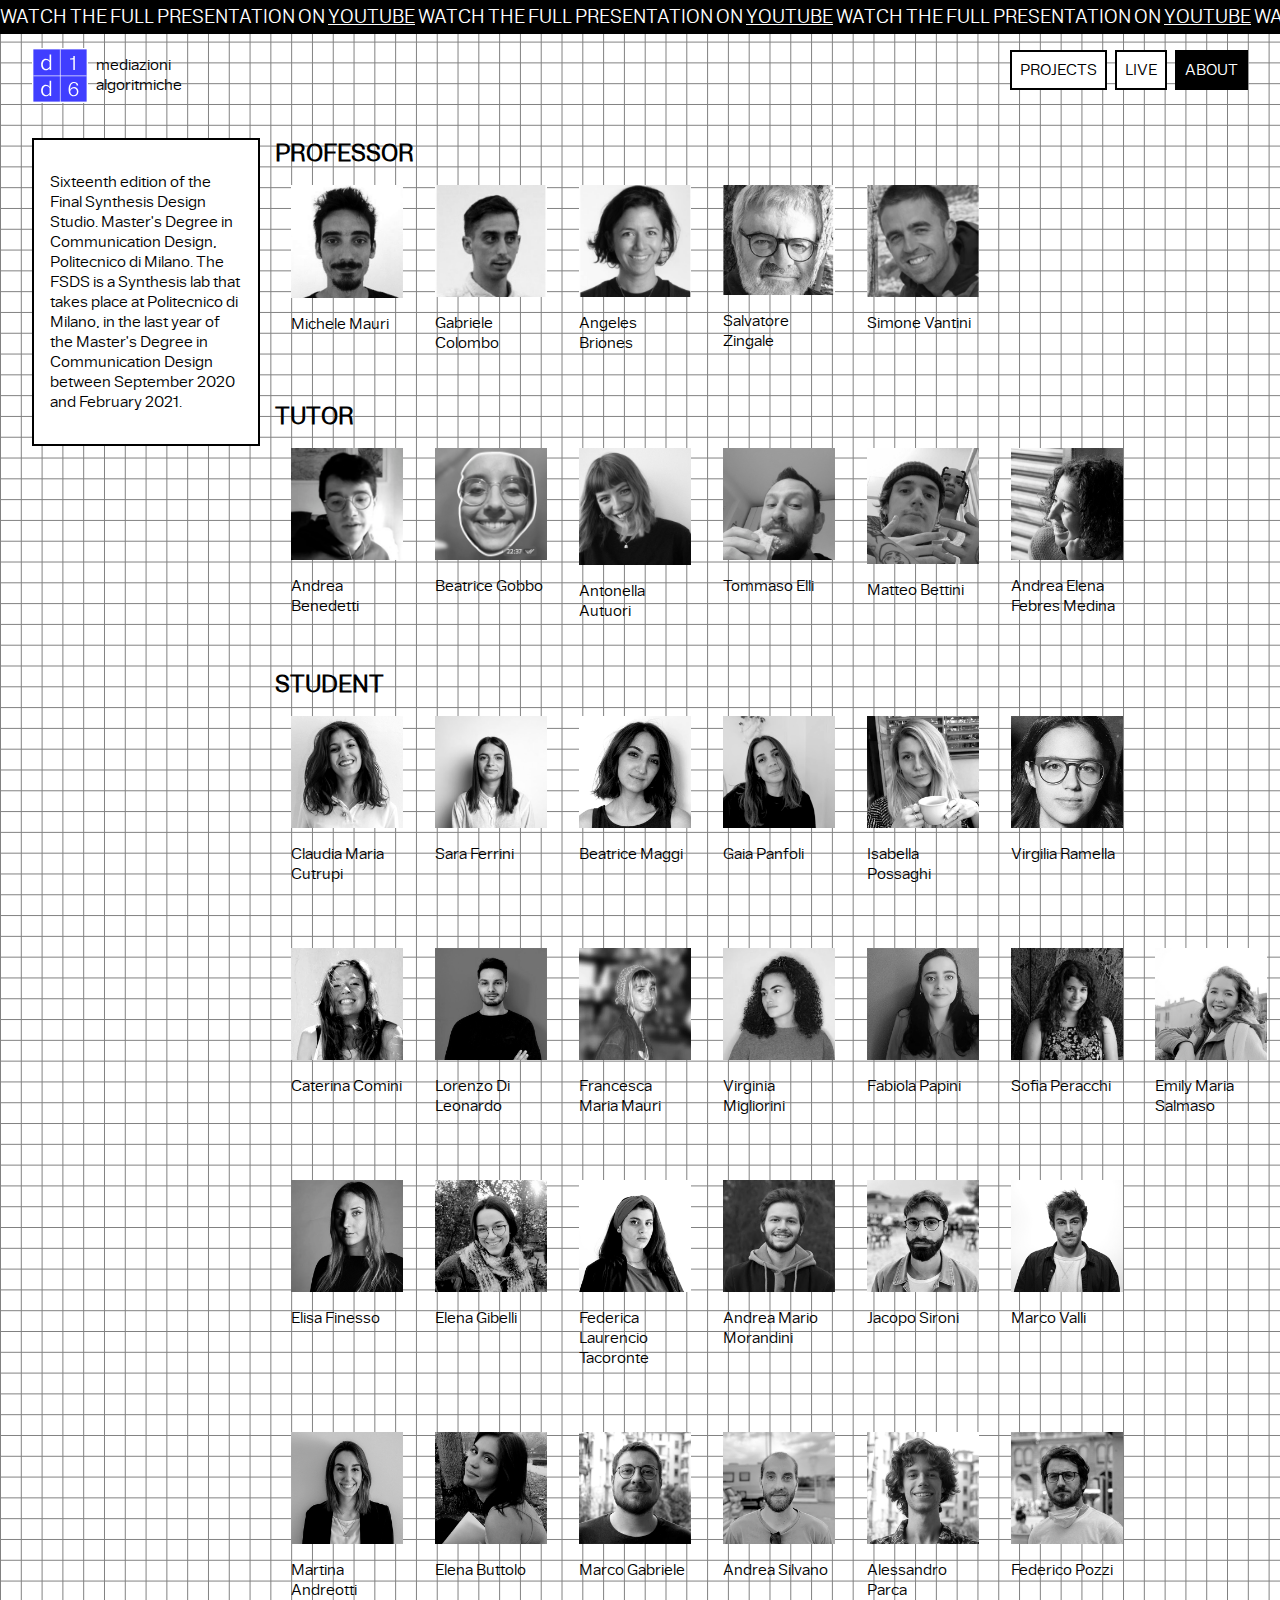
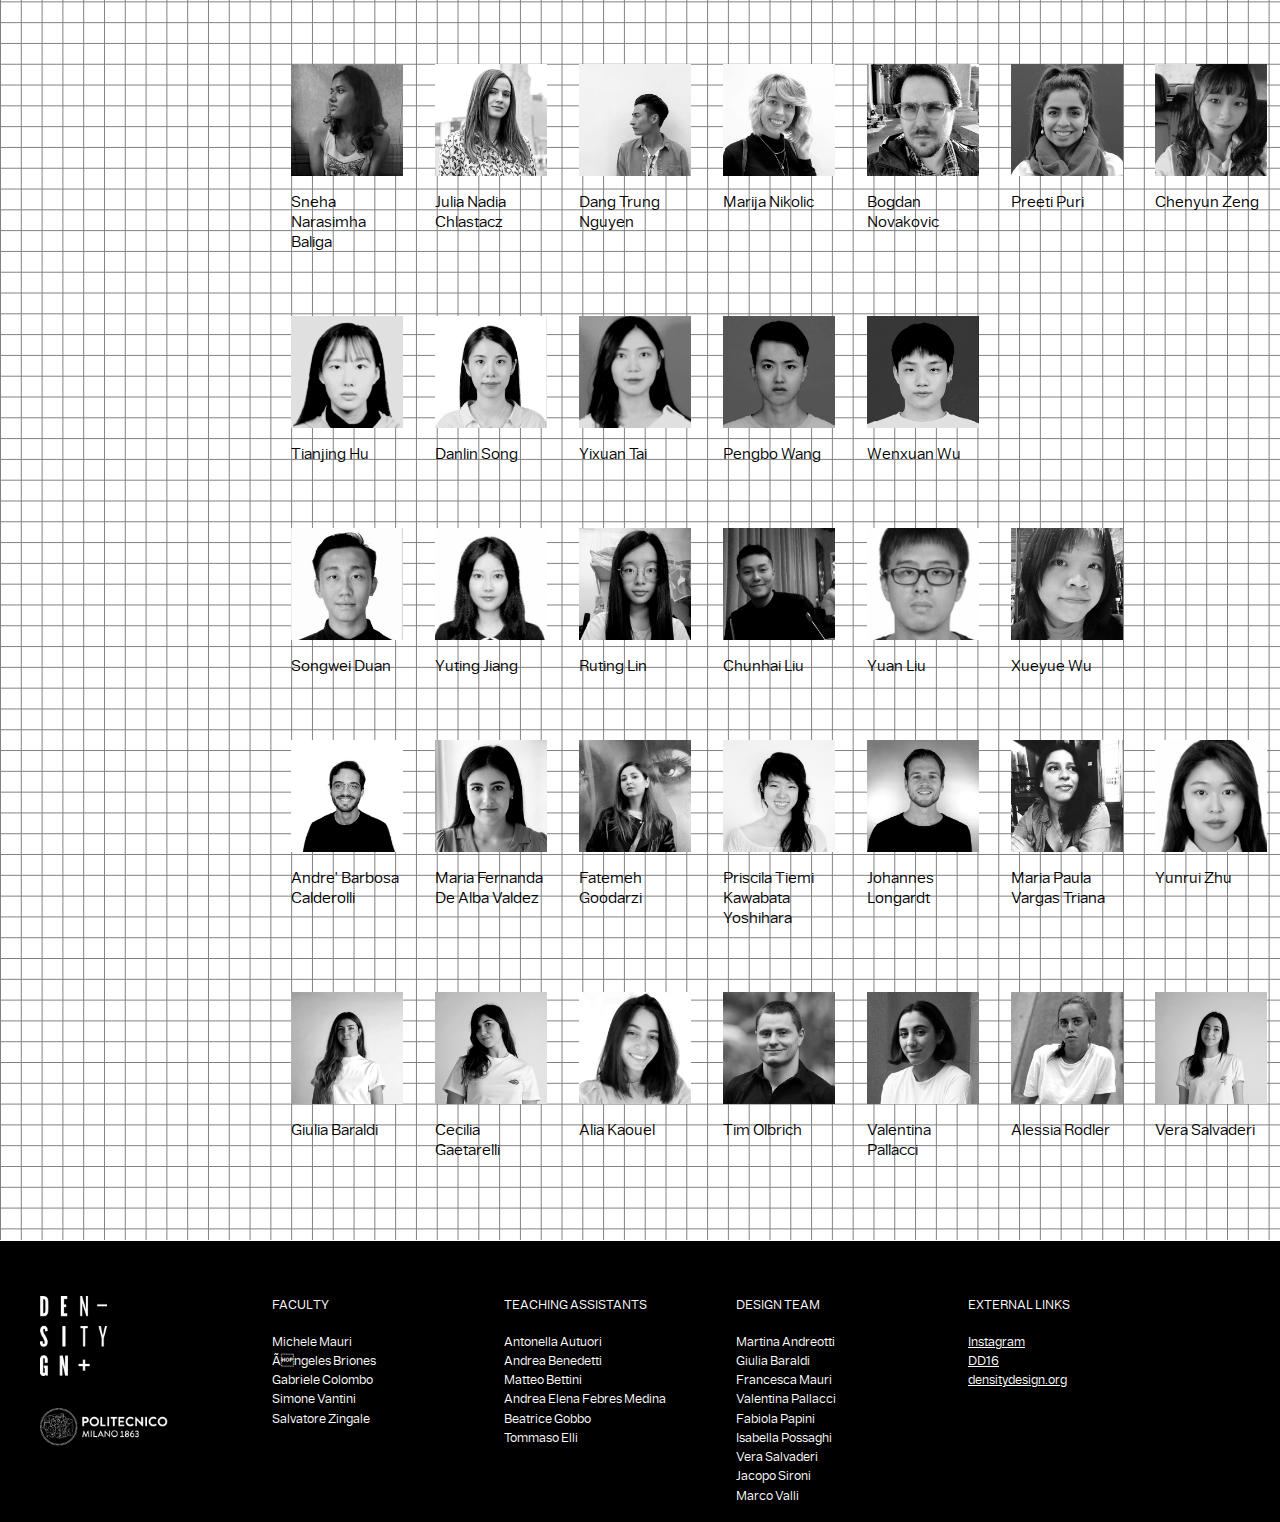
==== about.html @ 75a1be6d "Vai a letto" ====
<html>

<head>
  <title>DD16</title>
  <!-- Manually insert your metadata -->
  <meta property="title" content="DD16">
  <meta property="description" content="">
  <meta property="og:title" content="">
  <meta property="og:description" content="">

  <meta name="viewport" content="width=device-width, initial-scale=1.0">

  <link rel="stylesheet" href="css/custom.css">
  <link rel="stylesheet" href="assets/font/font.css" type="text/css" charset="utf-8" />


</head>

<style type="text/css">
  html {
    background-color: white;
  }

  .button {
    border: 2px solid black;
    padding: 0.5em;
    margin-left: 0.5em;
    text-align: center;
    background-color: white
  }

  body {
    margin: 0;
    padding: 0;

    width: 100%;

    background: #fff;
    background-image: linear-gradient(to right, grey 0.5px, transparent 0.5px),
      linear-gradient(to bottom, grey 0.5px, transparent 0.5px);
    background-size: 1.3em 1.3em;
  }

  div.tooltip {
    position: absolute;
    text-align: center;
    width: 60px;
    height: 28px;
    padding: 2px;
    font: 12px sans-serif;
    background: lightsteelblue;
    border: 0px;
    border-radius: 8px;
    pointer-events: none;
  }
</style>

<body>

  <div class="container-about">

    <div class="banner" onclick="window.open('https://www.youtube.com/watch?v=rlX0JVBjtUI&feature=youtu.be', '_blank')">
      <div id="text">
        <p>WATCH THE FULL PRESENTATION ON <u>YOUTUBE</u> WATCH THE FULL PRESENTATION ON <u>YOUTUBE</u> WATCH THE FULL PRESENTATION ON <u>YOUTUBE</u> WATCH THE FULL PRESENTATION ON <u>YOUTUBE</u> WATCH THE FULL PRESENTATION ON <u>YOUTUBE</u> WATCH THE
          FULL PRESENTATION ON <u>YOUTUBE</u> WATCH THE FULL PRESENTATION ON <u>YOUTUBE</u> WATCH THE FULL PRESENTATION ON <u>YOUTUBE</u> WATCH THE FULL PRESENTATION ON <u>YOUTUBE</u> WATCH THE FULL PRESENTATION ON <u>YOUTUBE</u> WATCH THE FULL
          PRESENTATION ON <u>YOUTUBE</u> WATCH THE FULL PRESENTATION ON <u>YOUTUBE</u> WATCH THE FULL PRESENTATION ON <u>YOUTUBE</u> WATCH THE FULL PRESENTATION ON <u>YOUTUBE</u> WATCH THE FULL PRESENTATION ON <u>YOUTUBE</u> WATCH THE FULL
          PRESENTATION ON <u>YOUTUBE</u> WATCH THE FULL PRESENTATION ON <u>YOUTUBE</u> WATCH THE FULL PRESENTATION ON <u>YOUTUBE</u> WATCH THE FULL PRESENTATION ON <u>YOUTUBE</u> WATCH THE FULL PRESENTATION ON <u>YOUTUBE</u> WATCH THE FULL
          PRESENTATION ON <u>YOUTUBE</u> WATCH THE FULL PRESENTATION ON <u>YOUTUBE</u> WATCH THE FULL PRESENTATION ON <u>YOUTUBE</u> WATCH THE FULL PRESENTATION ON <u>YOUTUBE</u> WATCH THE FULL PRESENTATION ON <u>YOUTUBE</u> WATCH THE FULL
          PRESENTATION ON <u>YOUTUBE</u> WATCH THE FULL PRESENTATION ON <u>YOUTUBE</u> WATCH THE FULL PRESENTATION ON <u>YOUTUBE</u> WATCH THE FULL PRESENTATION ON <u>YOUTUBE</u> WATCH THE FULL PRESENTATION ON <u>YOUTUBE</u> WATCH THE FULL
          PRESENTATION ON <u>YOUTUBE</u> WATCH THE FULL PRESENTATION ON <u>YOUTUBE</u> WATCH THE FULL PRESENTATION ON <u>YOUTUBE</u> WATCH THE FULL PRESENTATION ON <u>YOUTUBE</u> WATCH THE FULL PRESENTATION ON <u>YOUTUBE</u> WATCH THE FULL
          PRESENTATION ON <u>YOUTUBE</u> WATCH THE FULL PRESENTATION ON <u>YOUTUBE</u> WATCH THE FULL PRESENTATION ON <u>YOUTUBE</u> WATCH THE FULL PRESENTATION ON <u>YOUTUBE</u> WATCH THE FULL PRESENTATION ON <u>YOUTUBE</u> WATCH THE FULL
          PRESENTATION ON <u>YOUTUBE</u> WATCH THE FULL PRESENTATION ON <u>YOUTUBE</u> WATCH THE FULL PRESENTATION ON <u>YOUTUBE</u> WATCH THE FULL PRESENTATION ON <u>YOUTUBE</u> WATCH THE FULL PRESENTATION ON <u>YOUTUBE</u> WATCH THE FULL
          PRESENTATION ON <u>YOUTUBE</u> WATCH THE FULL PRESENTATION ON <u>YOUTUBE</u> WATCH THE FULL PRESENTATION ON <u>YOUTUBE</u> WATCH THE FULL PRESENTATION ON <u>YOUTUBE</u> WATCH THE FULL PRESENTATION ON <u>YOUTUBE</u> WATCH THE FULL
          PRESENTATION ON <u>YOUTUBE</u> WATCH THE FULL PRESENTATION ON <u>YOUTUBE</u> WATCH THE FULL PRESENTATION ON <u>YOUTUBE</u> WATCH THE FULL PRESENTATION ON <u>YOUTUBE</u> WATCH THE FULL PRESENTATION ON <u>YOUTUBE</u> WATCH THE FULL
          PRESENTATION ON <u>YOUTUBE</u> WATCH THE FULL PRESENTATION ON <u>YOUTUBE</u> WATCH THE FULL PRESENTATION ON <u>YOUTUBE</u> WATCH THE FULL PRESENTATION ON <u>YOUTUBE</u> WATCH THE FULL PRESENTATION ON <u>YOUTUBE</u> WATCH THE FULL
          PRESENTATION ON <u>YOUTUBE</u> WATCH THE FULL PRESENTATION ON <u>YOUTUBE</u> WATCH THE FULL PRESENTATION ON <u>YOUTUBE</u> WATCH THE FULL PRESENTATION ON <u>YOUTUBE</u> WATCH THE FULL PRESENTATION ON <u>YOUTUBE</u> WATCH THE FULL
          PRESENTATION ON <u>YOUTUBE</u> WATCH THE FULL PRESENTATION ON <u>YOUTUBE</u> WATCH THE FULL PRESENTATION ON <u>YOUTUBE</u> WATCH THE FULL PRESENTATION ON <u>YOUTUBE</u> WATCH THE FULL PRESENTATION ON <u>YOUTUBE</u> WATCH THE FULL
          PRESENTATION ON <u>YOUTUBE</u> WATCH THE FULL PRESENTATION ON <u>YOUTUBE</u> WATCH THE FULL PRESENTATION ON <u>YOUTUBE</u> WATCH THE FULL PRESENTATION ON <u>YOUTUBE</u> WATCH THE FULL PRESENTATION ON <u>YOUTUBE</u> WATCH THE FULL
          PRESENTATION ON <u>YOUTUBE</u> WATCH THE FULL PRESENTATION ON <u>YOUTUBE</u> WATCH THE FULL PRESENTATION ON <u>YOUTUBE</u> WATCH THE FULL PRESENTATION ON <u>YOUTUBE</u> WATCH THE FULL PRESENTATION ON <u>YOUTUBE</u> WATCH THE FULL
          PRESENTATION ON <u>YOUTUBE</u> WATCH THE FULL PRESENTATION ON <u>YOUTUBE</u> WATCH THE FULL PRESENTATION ON <u>YOUTUBE</u> WATCH THE FULL PRESENTATION ON <u>YOUTUBE</u> WATCH THE FULL PRESENTATION ON <u>YOUTUBE</u> WATCH THE FULL
          PRESENTATION ON <u>YOUTUBE</u> WATCH THE FULL PRESENTATION ON <u>YOUTUBE</u> WATCH THE FULL PRESENTATION ON <u>YOUTUBE</u> WATCH THE FULL PRESENTATION ON <u>YOUTUBE</u> WATCH THE FULL PRESENTATION ON <u>YOUTUBE</u> WATCH THE FULL
          PRESENTATION ON <u>YOUTUBE</u> WATCH THE FULL PRESENTATION ON <u>YOUTUBE</u> WATCH THE FULL PRESENTATION ON <u>YOUTUBE</u> WATCH THE FULL PRESENTATION ON <u>YOUTUBE</u> WATCH THE FULL PRESENTATION ON <u>YOUTUBE</u> WATCH THE FULL
          PRESENTATION ON <u>YOUTUBE</u> WATCH THE FULL PRESENTATION ON <u>YOUTUBE</u> WATCH THE FULL PRESENTATION ON <u>YOUTUBE</u> WATCH THE FULL PRESENTATION ON <u>YOUTUBE</u> WATCH THE FULL PRESENTATION ON <u>YOUTUBE</u> WATCH THE FULL
          PRESENTATION ON <u>YOUTUBE</u> WATCH THE FULL PRESENTATION ON <u>YOUTUBE</u> WATCH THE FULL PRESENTATION ON <u>YOUTUBE</u> WATCH THE FULL PRESENTATION ON <u>YOUTUBE</u> WATCH THE FULL PRESENTATION ON <u>YOUTUBE</u> WATCH THE FULL
          PRESENTATION ON <u>YOUTUBE</u> WATCH THE FULL PRESENTATION ON <u>YOUTUBE</u> WATCH THE FULL PRESENTATION ON <u>YOUTUBE</u> WATCH THE FULL PRESENTATION ON <u>YOUTUBE</u> WATCH THE FULL PRESENTATION ON <u>YOUTUBE</u> WATCH THE FULL
          PRESENTATION ON <u>YOUTUBE</u> WATCH THE FULL PRESENTATION ON <u>YOUTUBE</u> WATCH THE FULL PRESENTATION ON <u>YOUTUBE</u> WATCH THE FULL PRESENTATION ON <u>YOUTUBE</u> WATCH THE FULL PRESENTATION ON <u>YOUTUBE</u> WATCH THE FULL
          PRESENTATION ON <u>YOUTUBE</u> WATCH THE FULL PRESENTATION ON <u>YOUTUBE</u> WATCH THE FULL PRESENTATION ON <u>YOUTUBE</u> WATCH THE FULL PRESENTATION ON <u>YOUTUBE</u> WATCH THE FULL PRESENTATION ON <u>YOUTUBE</u> WATCH THE FULL
          PRESENTATION ON <u>YOUTUBE</u> WATCH THE FULL PRESENTATION ON <u>YOUTUBE</u> WATCH THE FULL PRESENTATION ON <u>YOUTUBE</u> WATCH THE FULL PRESENTATION ON <u>YOUTUBE</u> WATCH THE FULL PRESENTATION ON <u>YOUTUBE</u> WATCH THE FULL
          PRESENTATION ON <u>YOUTUBE</u> WATCH THE FULL PRESENTATION ON <u>YOUTUBE</u> WATCH THE FULL PRESENTATION ON <u>YOUTUBE</u> WATCH THE FULL PRESENTATION ON <u>YOUTUBE</u> WATCH THE FULL PRESENTATION ON <u>YOUTUBE</u> WATCH THE FULL
          PRESENTATION ON <u>YOUTUBE</u> WATCH THE FULL PRESENTATION ON <u>YOUTUBE</u> WATCH THE FULL PRESENTATION ON <u>YOUTUBE</u> WATCH THE FULL PRESENTATION ON <u>YOUTUBE</u> WATCH THE FULL PRESENTATION ON <u>YOUTUBE</u> WATCH THE FULL
          PRESENTATION ON <u>YOUTUBE</u> WATCH THE FULL PRESENTATION ON <u>YOUTUBE</u> WATCH THE FULL PRESENTATION ON <u>YOUTUBE</u> WATCH THE FULL PRESENTATION ON <u>YOUTUBE</u> WATCH THE FULL PRESENTATION ON <u>YOUTUBE</u> WATCH THE FULL
          PRESENTATION ON <u>YOUTUBE</u> WATCH THE FULL PRESENTATION ON <u>YOUTUBE</u> WATCH THE FULL PRESENTATION ON <u>YOUTUBE</u> WATCH THE FULL PRESENTATION ON <u>YOUTUBE</u> WATCH THE FULL PRESENTATION ON <u>YOUTUBE</u> WATCH THE FULL
          PRESENTATION ON <u>YOUTUBE</u> WATCH THE FULL PRESENTATION ON <u>YOUTUBE</u> WATCH THE FULL PRESENTATION ON <u>YOUTUBE</u> WATCH THE FULL PRESENTATION ON <u>YOUTUBE</u> WATCH THE FULL PRESENTATION ON <u>YOUTUBE</u> WATCH THE FULL
          PRESENTATION ON <u>YOUTUBE</u> WATCH THE FULL PRESENTATION ON <u>YOUTUBE</u> WATCH THE FULL PRESENTATION ON <u>YOUTUBE</u> WATCH THE FULL PRESENTATION ON <u>YOUTUBE</u> WATCH THE FULL PRESENTATION ON <u>YOUTUBE</u> WATCH THE FULL
          PRESENTATION ON <u>YOUTUBE</u>
        </p>
      </div>
    </div>


    <div id="home_logo">
      <a href="index.html"><img src="img/logo/dd16_logo.svg"></a>
      <p> mediazioni <br> algoritmiche</p>
    </div>


    <div class="menu">

      <div id="empty">
      </div>


      <div id="empty">
      </div>

      <div class="button" id="projects">
        <a href="home.html">PROJECTS</a>
      </div>

      <div class="button" id="hub">
        <a href="hub.html">LIVE</a>
      </div>

      <div class="button_active" id="about">
        <a href="about.html">ABOUT</a>
      </div>

    </div>

    <div class="content-about">
      <div class="content-about_left">
        <p>
          Sixteenth edition of the Final Synthesis Design Studio. Master's Degree
          in Communication Design, Politecnico
          di Milano.
          The FSDS is a Synthesis lab that takes place at Politecnico di Milano, in the last year of the Master's Degree in Communication Design between September 2020 and February 2021.
        </p>
      </div>
      <div class="content-about_right">
        <h3>PROFESSOR</h3>
        <div class="row">

          <div class="id"> <img src="img/prof/prof1.png">
            <p>Michele Mauri</p>
          </div>
          <div class="id"> <img src="img/prof/prof2.png">
            <p>Gabriele Colombo</p>
          </div>
          <div class="id"> <img src="img/prof/prof3.png">
            <p>Angeles Briones</p>
          </div>
          <div class="id"> <img src="img/prof/prof4.png">
            <p>Salvatore Zingale</p>
          </div>
          <div class="id"> <img src="img/prof/prof5.png">
            <p>Simone Vantini</p>
          </div>

        </div>


        <h3>TUTOR</h3>


        <div class="row" >

          <div class="id"> <img src="img/prof/andre.png">
            <p>Andrea Benedetti</p>
          </div>
          <div class="id"> <img src="img/prof/bea.png">
            <p>Beatrice Gobbo</p>
          </div>
             <div class="id"> <img src="img/prof/anto.jpg">
            <p>Antonella Autuori</p>
          </div>
          <div class="id"> <img src="img/prof/tommee.png">
            <p>Tommaso Elli</p>
          </div>
         
          <div class="id"> <img src="img/prof/bet.jpg">
            <p>Matteo Bettini</p>
          </div>
               <div class="id"> <img src="img/prof/andres.png">
            <p>Andrea Elena Febres Medina</p>
          </div>
        </div>


        <h3>STUDENT</h3>


        <div class="row"  id="g1">



        </div>

        <div class="row" id="g2">



        </div>

        <div class="row" id="g3">

        </div>

        <div class="row" id="g4">



        </div>

        <div class="row" id="g5">




        </div>

        <div class="row" id="g6">



        </div>

        <div class="row" id="g7">




        </div>

        <div class="row" id="g8">


        </div>

        <div class="row" id="g9">


      </div>



    </div>
  </div>




  <div class="footer">

    <div class="col-1">
      <ul>
        <img src="img/logo/logo_density.png">
        <img src="img/logo/logo_polimi.png">
      </ul>
    </div>

    <div class="col-2">
      <ul>
        <li>FACULTY</li><br>
        <li>Michele Mauri</li>
        <li>Ángeles Briones</li>
        <li>Gabriele Colombo</li>
        <li>Simone Vantini</li>
        <li>Salvatore Zingale</li>
      </ul>
    </div>

    <div class="col-3">
      <ul>
        <li>TEACHING ASSISTANTS</li><br>
        <li>Antonella Autuori</li>
        <li>Andrea Benedetti</li>
        <li>Matteo Bettini</li>
        <li>Andrea Elena Febres Medina</li>
        <li>Beatrice Gobbo</li>
        <li>Tommaso Elli</li>
      </ul>
    </div>

    <div class="col-4">
      <ul>
        <li>DESIGN TEAM</li><br>
        <li>Martina Andreotti</li>
        <li>Giulia Baraldi</li>
        <li>Francesca Mauri</li>
        <li>Valentina Pallacci</li>
        <li>Fabiola Papini</li>
        <li>Isabella Possaghi</li>
        <li>Vera Salvaderi</li>
        <li>Jacopo Sironi</li>
        <li>Marco Valli</li>
      </ul>
    </div>

    <div class="col-5">
      <ul>
        <li> EXTERNAL LINKS</li><br>
        <li style="text-decoration: underline;"><a href="https://www.instagram.com/densitydesign/">Instagram</a></li>
        <li style="text-decoration: underline;"><a href="https://densitydesign.github.io/teaching-dd16/" target="blank">DD16</a></li>
        <li style="text-decoration: underline;"><a href="https://densitydesign.org">densitydesign.org</a></li>
      </ul>
    </div>

  </div>






  <script src="https://d3js.org/d3.v5.min.js"></script>
  <script src="https://code.jquery.com/jquery-3.5.1.min.js" integrity="sha256-9/aliU8dGd2tb6OSsuzixeV4y/faTqgFtohetphbbj0=" crossorigin="anonymous"></script>
  <script src="https://cdnjs.cloudflare.com/ajax/libs/popper.js/1.14.0/umd/popper.min.js" integrity="sha384-cs/chFZiN24E4KMATLdqdvsezGxaGsi4hLGOzlXwp5UZB1LY//20VyM2taTB4QvJ" crossorigin="anonymous"></script>

  <script src="js/custom.js"></script>
      <script src="js/about.js"></script>
</body>

</html>
---- css/custom.css ----
html {
  background-color: black;
  height: 100%;
  overflow-x: hidden;
}

.circ:hover {

}

body {
  margin: 0;
  /* cursor: url('cursor.png') 50 50, auto; */
}

* {
  cursor: none;
}

#cursor {
  pointer-events: none;
  width: 100px;
  height: 100px;
  position: absolute;
  top: 0;
  left: 0;
  display: none;
  background-image: radial-gradient(circle 50px,
      rgba(64, 62, 255, 1), rgba(64, 62, 255, 0.5) 50%, rgba(255, 0, 0, 0) 100%);
  border-radius: 100px;
  transform-origin: center;
  z-index: 999;

}

.hoveredCursor {
  animation: gradient 0.3s ease;
  animation-fill-mode: forwards;
}

@keyframes gradient {
  from {transform: scale(1.0);
    background-image: radial-gradient(circle 50px,
      rgba(64, 62, 255, 1), rgba(64, 62, 255, 0.5) 50%, rgba(255, 0, 0, 0) 100%);
    }
  to {transform: scale(0.3);
    background-image: radial-gradient(circle 50px,
      rgba(64, 62, 255, 1), rgba(64, 62, 255, 0.5) 85%, rgba(255, 0, 0, 0) 100%);
    }
}

.background {
  fill: none;
  pointer-events: all;
}

.banner-bottom {
  display: none;
}

path {
  fill: none;
  stroke: white;
  stroke-width: 0.5;
}

p {
  font-family: "andret_tblight";
  color: white;
}

a {
  font-family: "andret_tblight";
  text-decoration: none;
  color: white;
}

ul {
  padding-top: 3vw;
  width: 15vw;
}

li {
  font-size: 0.8em;
  font-weight: 100;
  font-family: 'andret_tblight';
  line-height: 1.5em;
  color: white;
  list-style-type: none;
}

h1 {
  font-weight: 100;
  font-family: 'andret_tblight';
  color: white !important;
  font-size: 6em;
  line-height: 1em;
  margin-block-start: 0;
  margin-block-end: 0;
}

h2 {
  font-weight: 50;
  font-family: 'andret_tblight';
  color: white !important;
  font-size: 2em;
  margin-block-start: 1em;
  margin-block-end: 0;
}

h3 {
  font-family: 'andret_tblight';
  font-size: 1.5em;
  margin-block-start: 0em;
  margin-block-end: 0em;
}

h4 {
  font-family: 'andret_tblight';
  font-size: 1em;
  margin-block-start: 1em;
  margin-block-end: 1em;
}

#home_logo {
  display: flex;
  flex-direction: row;
  align-items: center;
  position: absolute;
  margin-top: 3em;
  margin-left: 2em;
  z-index: 1;
}

#home_logo img {
  max-width: 3.5em;
}

#home_logo p {
  color: black;
  margin-left: 0.5em;
  margin-block-start: 0;
  margin-block-end: 0;
}

#countdown {
  position: absolute;
  top: 8%;
  left: 85%;
  margin-right: 3em;
  text-align: right;
  font-size: 5em;
  line-height: 1em;
  margin-block-start: 0.1em;
  margin-block-end: 0;
}

.banner {
  overflow: hidden;
  background-color: black;
  z-index: 10;
  padding-top: 0.3em;
  padding-bottom: 0.3em;
  cursor: none;
}

@keyframes design_list_slide {
  from {
    transform: translate(0em, 0em);
  }

  to {
    transform: translate(-1000vh, 0em);
    ;
  }
}

#text {
  white-space: nowrap;
  animation-duration: 120s;
  animation-iteration-count: infinite;
  animation-timing-function: linear;
  animation-name: design_list_slide;
}

#text p {
  margin: 0;
  font-size: 1.2em;
}

.container_pre {
  display: flex;
  flex-direction: column;
  justify-content: space-between;
  height: 100%;
}

.container-about {
  display: flex;
  flex-direction: column;
}

.container-live {
  display: flex;
  flex-direction: column;
}

.container-live h1 {
  margin-left: 0.4em;
  margin-top: 0.4em;
}

.container {
  display: flex;
  flex-direction: column;
}

.title {
  order: 3;
  margin-left: 2em;
  padding-bottom: 9em;
}

.footer {
  background-color: black;
  width: 100%;
  display: flex;
  justify-content: flex-start;
  flex-direction: row;
  border-top: 1px solid white;
}

.footer img {
  max-width: 8em;
  max-height: 5em;
  padding-bottom: 2em;
}

.menu {
  display: flex;
  flex-direction: row;
  justify-content: space-between;
  margin: 1em 2em 1em 2em;
}

.bottone {
  font-family: "andret_tblight";
  cursor: none;
  border-left: 4px solid grey;
  padding-left: 0.5em;
}

.bottone a {
  line-height: 2em;
  text-transform: uppercase;
}

#filter {
  width: 10%;
  margin-top: 1.5em;
  line-height: 2em;
}

#filter a {
  color: black;
  margin-block-start: 0;
  margin-block-end: 0;
}

.stroke {
  stroke: black;
  stroke-width: 2;
}

.filter-active {
  border-left: 4px solid #403EFF;
}

.filter-active a {
  font-family: 'andret_tbmedium';
}

#empty {
  flex-grow: 1;
}

.button-landing {
  position: absolute;
  position: absolute;
  bottom: 4em;
  left: 2em;
  z-index: 1;
  border: 2px solid white;
  padding: 0.5em 1em 0.5em 1em;
  text-align: center;
  background-color: black;
  cursor: none;
}

.button {
  border: 2px solid black;
  padding: 0.5em;
  margin-left: 0.5em;
  text-align: center;
}

.button_active {
  border: 2px solid black;
  padding: 0.5em;
  margin-left: 0.5em;
  text-align: center;
  background-color: black;
}

.button a {
  color: black;
  margin-block-start: 0;
  margin-block-end: 0;
}

.button_active a {
  color: white;
  margin-block-start: 0;
  margin-block-end: 0;
}

.button-light {
  border: 2px solid white;
  padding: 0.5em;
  margin-left: 0.5em;
  text-align: center;
  background-color: black;
}

.button-light_active {
  border: 2px solid white;
  padding: 0.5em;
  margin-left: 0.5em;
  text-align: center;
  background-color: white;
}

.button-light_active a {
  color: black;
}

.button-light a {
  color: white;
  margin-block-start: 0;
  margin-block-end: 0;
  background-color: black;
}

#gwork {
  background-color: black;
  color: white;
}

#gwork a {
  color: white;
}

.home {
  flex: 1 0 auto;
  display: flex;
  flex-direction: row;
  margin-left: 2em;
  margin-right: 2em;
  font-family: "andret_tblight"
}

.visualizzazione {
  width: 100vw;
  height: 70vh;
}

#my_dataviz svg {
  width: 100%;
  height: 100%;
}

#infopoetry {
  position: absolute;
  top: 90%;
  left: 87%;
  z-index: 2;
  background-color: white;
}

.content {
  display: flex;
  flex-direction: column;
  margin: 2em;
}

.content a {
  text-decoration: underline;
  cursor: none;
  padding-right: 3em;
}

.content a:hover {
  color: #403EFF;
}

.content h1 {
  font-family: "andret_tblight";
  font-size: 3em;
}

.content-about {
  display: flex;
  flex-direction: row;
  margin: 2em;
}

.content-about_left {
  flex-grow: 1;
  width: 15vw;
  border: 2px solid black;
  background-color: white;
  padding: 1em;
  position: fixed;
}

.content-about_left p {
  color: black;
}

.content-about_right {
  flex-grow: 10;
  display: flex;
  flex-direction: column;
  margin-left: 20%;
}

.content-live {
  display: flex;
  flex-direction: row;
  margin: 2em;
}

.content-live iframe {
  min-height: 50vh;
  border: 1px solid white;
  margin-bottom: 1em;
}

.content-live_left {
  display: flex;
  flex-direction: column;
  width: 65vw;
}

.content-live_right {
  width: 30vw;
  height: 100%;
  border: 1px solid white;
  padding: 1em;
  margin-left: 1em;
}

.content-live_right a {
  color: #403EFF;
  text-decoration: underline;
}

.row {
  display: flex;
  flex-direction: row;
  margin-bottom: 1em;
}

.id {
  padding: 1em;
}

.id img {
  max-width: 7em;
  min-width: 0.5em;
}

.id p {
  color: black;
  max-width: 7em;
}

.content-infopoetry {
  display: flex;
  flex-direction: row;
  justify-content: flex-end;
  margin: 2em;
}

.content-infopoetry_right {
  width: 35%;
  height: 80%;
  position: sticky;
  top: 1em;
  margin-left: .5em;
}

.content-infopoetry_right p {
  color: black;
  max-width: 100%;
}

.info-card {
  border: 2px solid black;
  background-color: white;
  margin-top: 1em;
  padding: 1em;
}

.info-card p {
  margin-block-start: 0em;
}

.info-link {
  display: flex;
  flex-direction: row;
  align-items: baseline;
  justify-content: flex-start;
}

.info-link img {
  max-width: 2em;
}

.content-infopoetry_left {
  display: flex;
  flex-direction: row;
  width: 100%;
  flex-flow: row wrap;
  justify-content: flex-start;
  margin-bottom: 20em;
}

.info-preview img {
  max-width: 100%;
}

.info-header {
  display: flex;
  flex-direction: row;
  justify-content: space-between;
}

.info-close {
  display: none;
}

.blank {
  height: 6em;
  width: 6em;
  margin-bottom: 0.5em;
  margin-right: 1em;
}

.blank img {
  max-width: 6em;
  min-width: 0.5em;
  overflow: hidden;
}

@media only screen and (max-width: 768px) {
  .menu {
    margin: 1em 1.2em 1em 2em;
  }

  h1 {
    font-size: 3.5em;
  }

  h2 {
    font-size: 1em;
  }

  .home {
    margin-left: 1.25em;
    margin-right: 1em;
  }

  #banner {
    order: 1;
  }

  #countdown {
    font-size: 3.5em;
    left: 67.5%;
    margin-top: 0;
  }

  #text p {
    margin: 0;
    font-size: 1.3em;
  }

  #filter {
    align-self: flex-end;
    margin-bottom: 1.25em;
  }

  #infopoetry {
    position: absolute;
    margin-left: 67%;
    left: 0%;
  }

  #infopoetry p {
    text-align: right;
  }

  .visualizzazione {
    margin-top: 1em;
  }

  .tooltip {
    display: none;
  }

  .title {
    order: 2;
    margin-left: 1.5em;
  }

  .banner-bottom {
    display: none;
    order: 3;
    overflow: hidden;
    background-color: black;
    z-index: 10;
    padding-top: 0.3em;
    padding-bottom: 0.3em;
    flex-grow: 0;
  }

  #home_logo {
    margin-left: 1.1em;
  }

  #home_logo img {
    max-width: 4em;
  }

  #home_logo p {
    display: none;
  }

  .footer {
    display: none;
  }

  .content-about {
    margin: 2em 0em 1em 1em;
  }

  .content-about_left {
    display: none;
  }

  .content-about_right {
    margin-left: 0;
    width: 100%;
  }

  ::-webkit-scrollbar {
    width: 10%;
    height: 5px;
  }

  ::-webkit-scrollbar-track {
    -webkit-box-shadow: inset 0 0 6px rgba(0, 0, 0, 0);
    border-radius: 100px;
  }

  ::-webkit-scrollbar-thumb {
    width: 4px;
    border-radius: 10px;
    background-color: lightgrey;
    opacity: 50%;
  }

  .row {
    flex-wrap: nowrap;
    overflow-x: auto;
  }

  .id {
    padding: 0.5em 0.5em 0.5em 0;
    text-align: center;
    flex: 0 0 auto;
  }

  .id img {
    max-width: 5em;
  }

  .id p {
    width: 5em;
    ;
  }

  .container-about {
    overflow: hidden;
  }

  .content-infopoetry {
    justify-content: center;
    margin: 1em;
  }

  .content-infopoetry_left {
    margin-bottom: 1em;
    justify-content: space-between;
  }

  .content-infopoetry_right {
    display: none;
    width: 80%;
    height: auto;
    position: fixed;
    background-color: white;
    padding: 1em 1em 0 1em;
    border: 2px solid black;
    top: 0;
    margin-top: 3em;
    margin-left: 0em;
    z-index: 3;
  }

  .info-card {
    border: 0px solid black;
    background-color: white;
    margin-top: 1em;
    padding: 0em;
    top: 0;
  }

  .info-close {
    display: contents;
  }

  .info-link {
    margin-bottom: 1em;
  }

  .info-preview img {
    max-width: 100%;
  }

  .content-infopoetry_right p {
    color: black;
    border: 0px solid black;
    padding: 0em;
  }

  .blank {
    margin: 0.5em 0.5em 2em 0em;
  }

  .blank img {
    max-height: 6.5em;
    max-width: 6.5em;
  }

  .content-live {
    display: flex;
    flex-direction: column;
    margin: 1em;
  }

  .container-live h1 {
    margin-top: 1em;
    font-size: 2em;
  }

  .content-live iframe {
    border: 1px solid white;
    margin-bottom: 1em;
  }

  .content-live_left {
    order: 2;
    width: auto;
    display: flex;
    flex-direction: column;
  }

  .content-live_right {
    order: 1;
    width: auto;
    border: 1px solid white;
    padding: 1em;
    margin-left: 0em;
    margin-bottom: 1em;
    height: inherit;
  }
}
---- assets/font/font.css ----
/*! Generated by Font Squirrel (https://www.fontsquirrel.com) on January 9, 2021 */



@font-face {
    font-family: 'andret_tblight';
    src: url('andrettb-light-webfont.woff2') format('woff2'),
         url('andrettb-light-webfont.woff') format('woff');
    font-weight: normal;
    font-style: normal;
}




@font-face {
    font-family: 'andret_tbmedium';
    src: url('andrettb-medium-webfont.woff2') format('woff2'),
         url('andrettb-medium-webfont.woff') format('woff');
    font-weight: normal;
    font-style: normal;

}




@font-face {
    font-family: 'andret_tbbold';
    src: url('andrettb-bold-webfont.woff2') format('woff2'),
         url('andrettb-bold-webfont.woff') format('woff');
    font-weight: normal;
    font-style: normal;

}
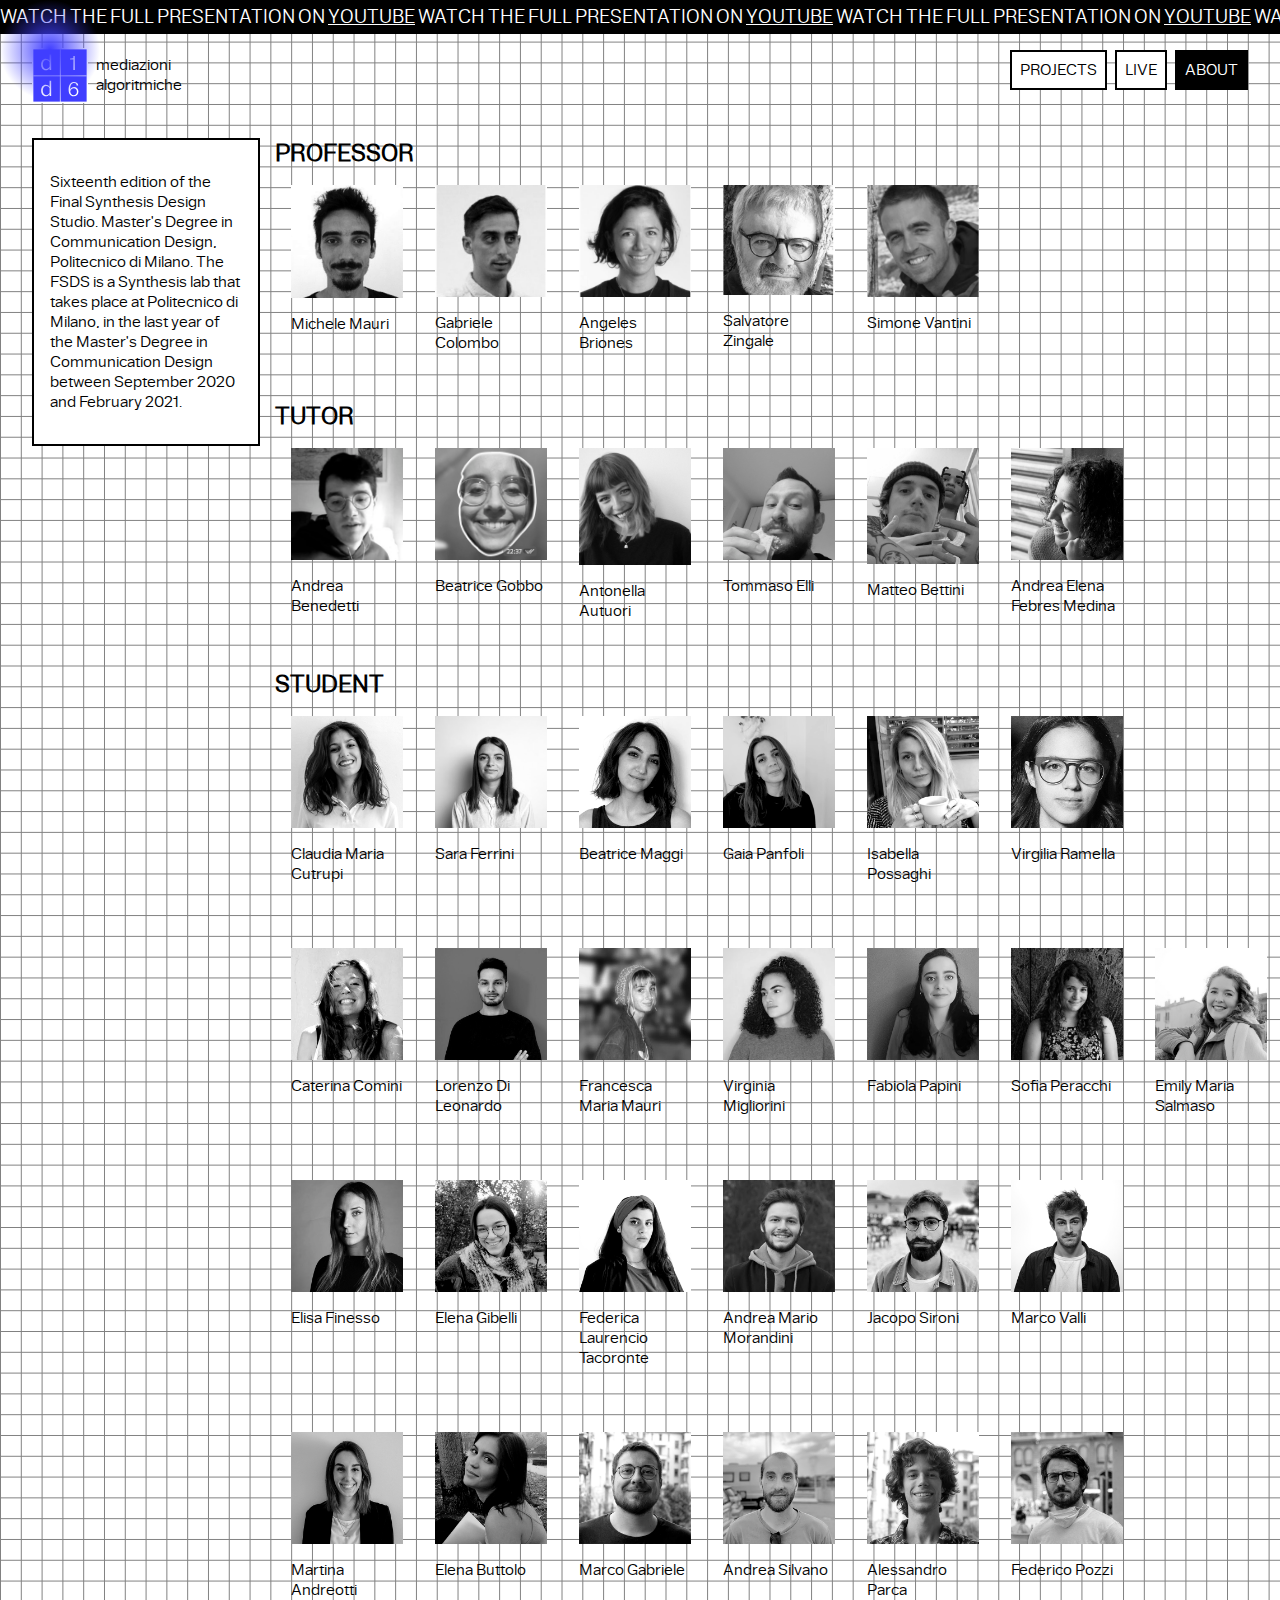
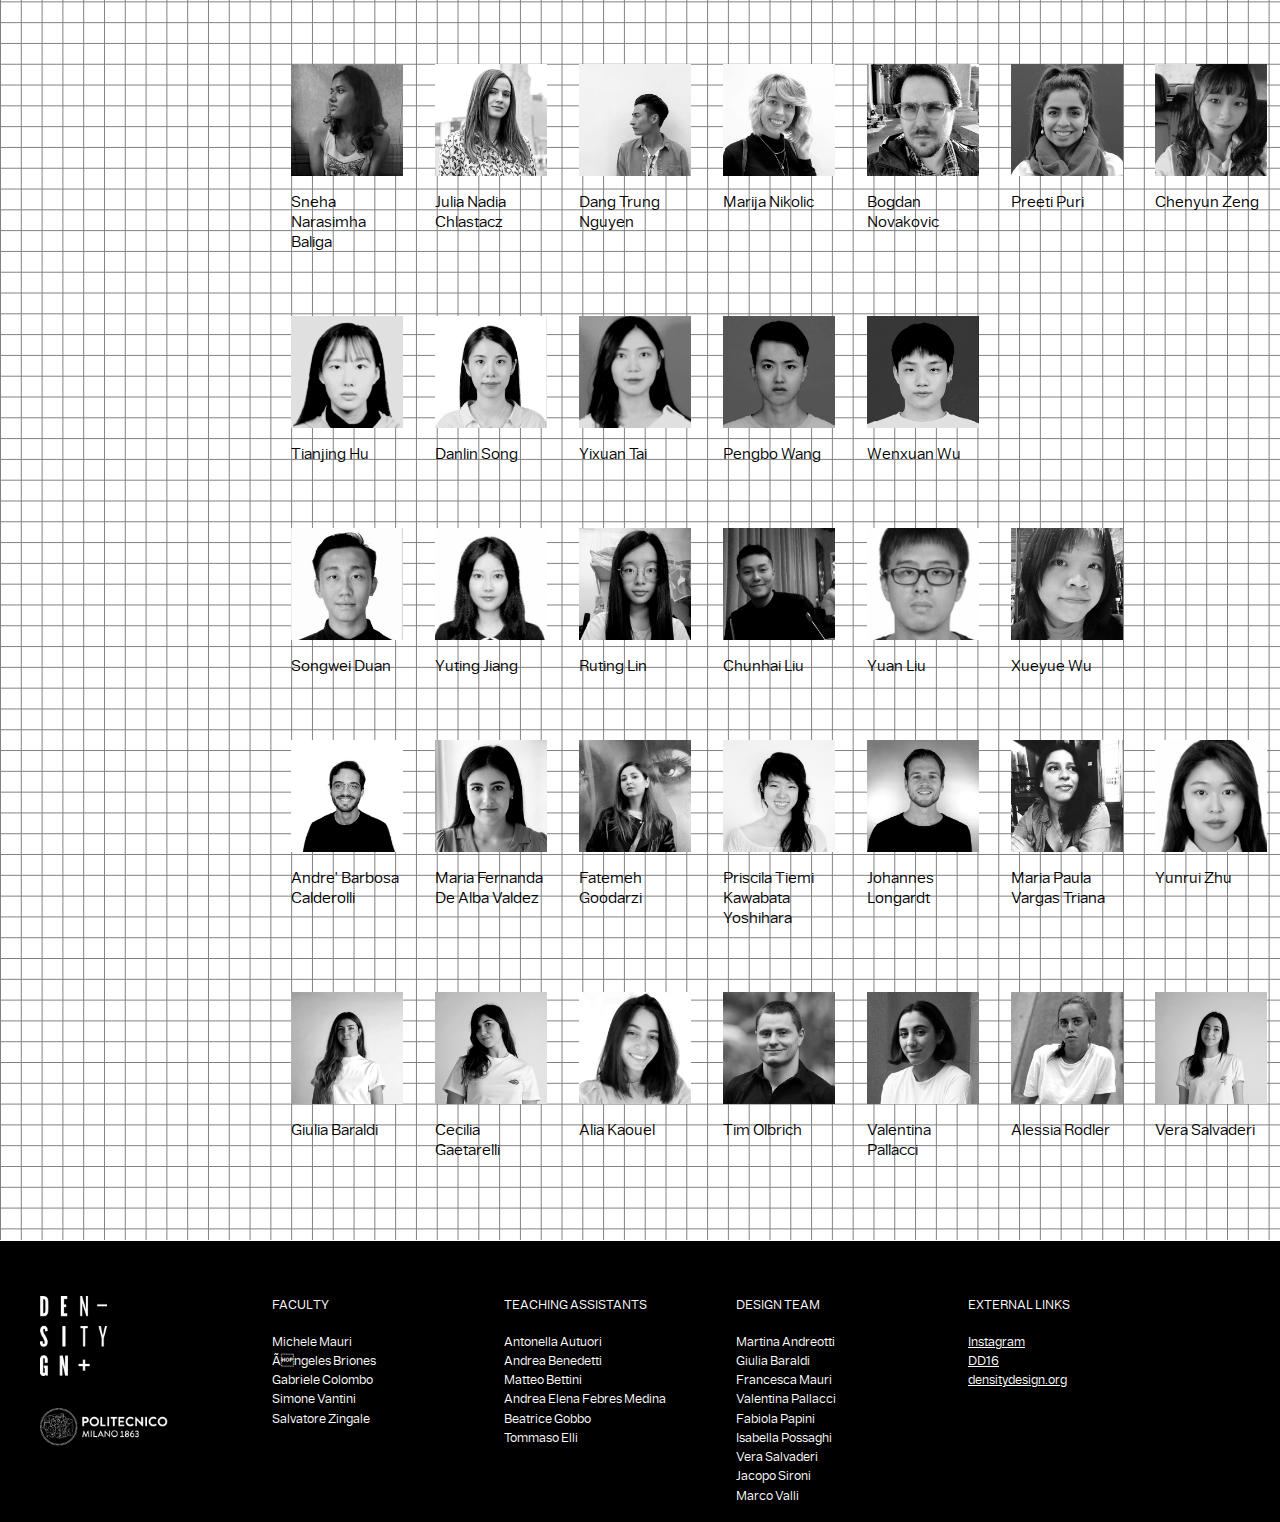
==== commit b11924dd: "te lo pussho" ====
--- a/about.html
+++ b/about.html
@@ -10,11 +10,15 @@
 
   <meta name="viewport" content="width=device-width, initial-scale=1.0">
 
+<link rel="icon" type="image/x-icon" href="favicon.ico" />
+
   <link rel="stylesheet" href="css/custom.css">
   <link rel="stylesheet" href="assets/font/font.css" type="text/css" charset="utf-8" />
 
 
 </head>
+
+<div id="cursor"></div>
 
 <style type="text/css">
   html {
@@ -57,6 +61,8 @@
 
 <body>
 
+
+
   <div class="container-about">
 
     <div class="banner" onclick="window.open('https://www.youtube.com/watch?v=rlX0JVBjtUI&feature=youtu.be', '_blank')">
@@ -176,7 +182,7 @@
           <div class="id"> <img src="img/prof/tommee.png">
             <p>Tommaso Elli</p>
           </div>
-         
+
           <div class="id"> <img src="img/prof/bet.jpg">
             <p>Matteo Bettini</p>
           </div>
@@ -311,12 +317,12 @@
 
 
 
-
+  <script src="https://ajax.googleapis.com/ajax/libs/jquery/2.1.1/jquery.min.js"></script>
   <script src="https://d3js.org/d3.v5.min.js"></script>
   <script src="https://code.jquery.com/jquery-3.5.1.min.js" integrity="sha256-9/aliU8dGd2tb6OSsuzixeV4y/faTqgFtohetphbbj0=" crossorigin="anonymous"></script>
   <script src="https://cdnjs.cloudflare.com/ajax/libs/popper.js/1.14.0/umd/popper.min.js" integrity="sha384-cs/chFZiN24E4KMATLdqdvsezGxaGsi4hLGOzlXwp5UZB1LY//20VyM2taTB4QvJ" crossorigin="anonymous"></script>
 
-  <script src="js/custom.js"></script>
+  <script src="js/cursor.js"></script>
       <script src="js/about.js"></script>
 </body>
 
--- a/css/custom.css
+++ b/css/custom.css
@@ -4,9 +4,7 @@
   overflow-x: hidden;
 }
 
-.circ:hover {
-
-}
+.circ:hover {}
 
 body {
   margin: 0;
@@ -30,7 +28,6 @@
   border-radius: 100px;
   transform-origin: center;
   z-index: 999;
-
 }
 
 .hoveredCursor {
@@ -39,14 +36,17 @@
 }
 
 @keyframes gradient {
-  from {transform: scale(1.0);
+  from {
+    transform: scale(1.0);
     background-image: radial-gradient(circle 50px,
-      rgba(64, 62, 255, 1), rgba(64, 62, 255, 0.5) 50%, rgba(255, 0, 0, 0) 100%);
-    }
-  to {transform: scale(0.3);
+        rgba(64, 62, 255, 1), rgba(64, 62, 255, 0.5) 50%, rgba(255, 0, 0, 0) 100%);
+  }
+
+  to {
+    transform: scale(0.3);
     background-image: radial-gradient(circle 50px,
-      rgba(64, 62, 255, 1), rgba(64, 62, 255, 0.5) 85%, rgba(255, 0, 0, 0) 100%);
-    }
+        rgba(64, 62, 255, 1), rgba(64, 62, 255, 0.5) 85%, rgba(255, 0, 0, 0) 100%);
+  }
 }
 
 .background {
@@ -360,6 +360,35 @@
   color: white;
 }
 
+div.tooltip {
+  position: absolute;
+  padding: 1em;
+  font: 15px sans-serif;
+  background: rgba(255,255,255,.9);
+  border: 2px solid black;
+  pointer-events: none;
+
+}
+
+    .tooltip p {
+        color: black;
+        margin-left: .2em;
+        font-family: "andret_tblight";
+        font-size: 1em
+    }
+    #primo{
+        font-size: 1.1em;
+        font-family: "andret_tbbold";
+  color: black;
+    }
+.tooltip a {
+        color: black;
+        margin-left: .2em;
+        font-family: "andret_tblight";
+        font-size: 1em;
+    text-decoration: underline
+    }
+
 .home {
   flex: 1 0 auto;
   display: flex;
@@ -420,7 +449,7 @@
   border: 2px solid black;
   background-color: white;
   padding: 1em;
-  position: fixed;
+  position: absolute;
 }
 
 .content-about_left p {
@@ -461,8 +490,11 @@
 }
 
 .content-live_right a {
+  text-decoration: underline;
+}
+
+.content-live_right a:hover {
   color: #403EFF;
-  text-decoration: underline;
 }
 
 .row {
@@ -615,8 +647,40 @@
     margin-top: 1em;
   }
 
-  .tooltip {
-    display: none;
+.tooltip {
+    position: absolute;
+    top: 50%;
+    left: 50%;
+    width: 50vw;
+    height: 20vh;
+    transform: translate(-50%, -50%);
+    padding: 1em;
+    font: 15px sans-serif;
+    background: rgba(255, 255, 255, .9);
+    border: 2px solid black;
+    pointer-events: none;
+  }
+
+  .tooltip p {
+    color: black;
+    margin-left: .2em;
+    margin-bottom: 1em;
+    font-family: "andret_tblight";
+    font-size: 1em
+  }
+
+  #primo {
+    font-size: 1.1em;
+    font-family: "andret_tbbold";
+    color: blue;
+  }
+
+  .tooltip a {
+    color: black;
+    margin-left: .2em;
+    font-family: "andret_tblight";
+    font-size: 1em;
+    text-decoration: underline
   }
 
   .title {
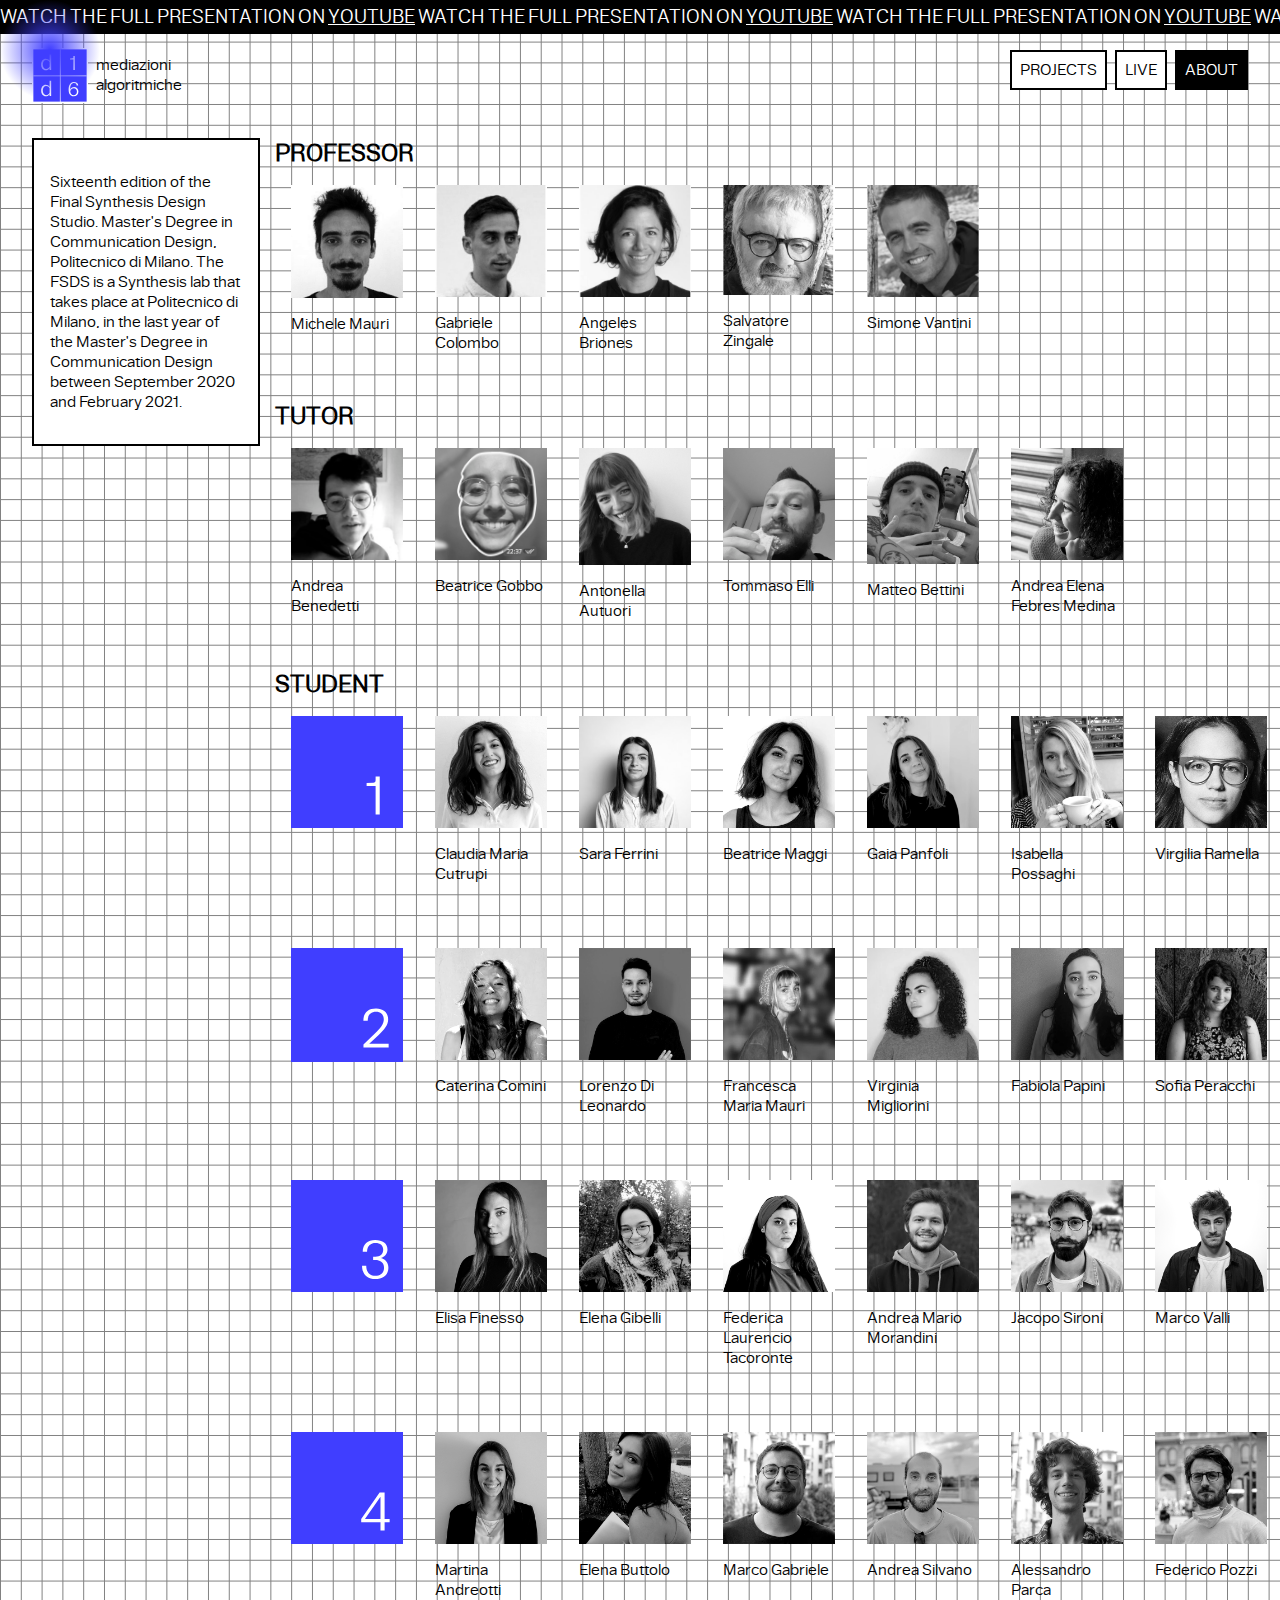
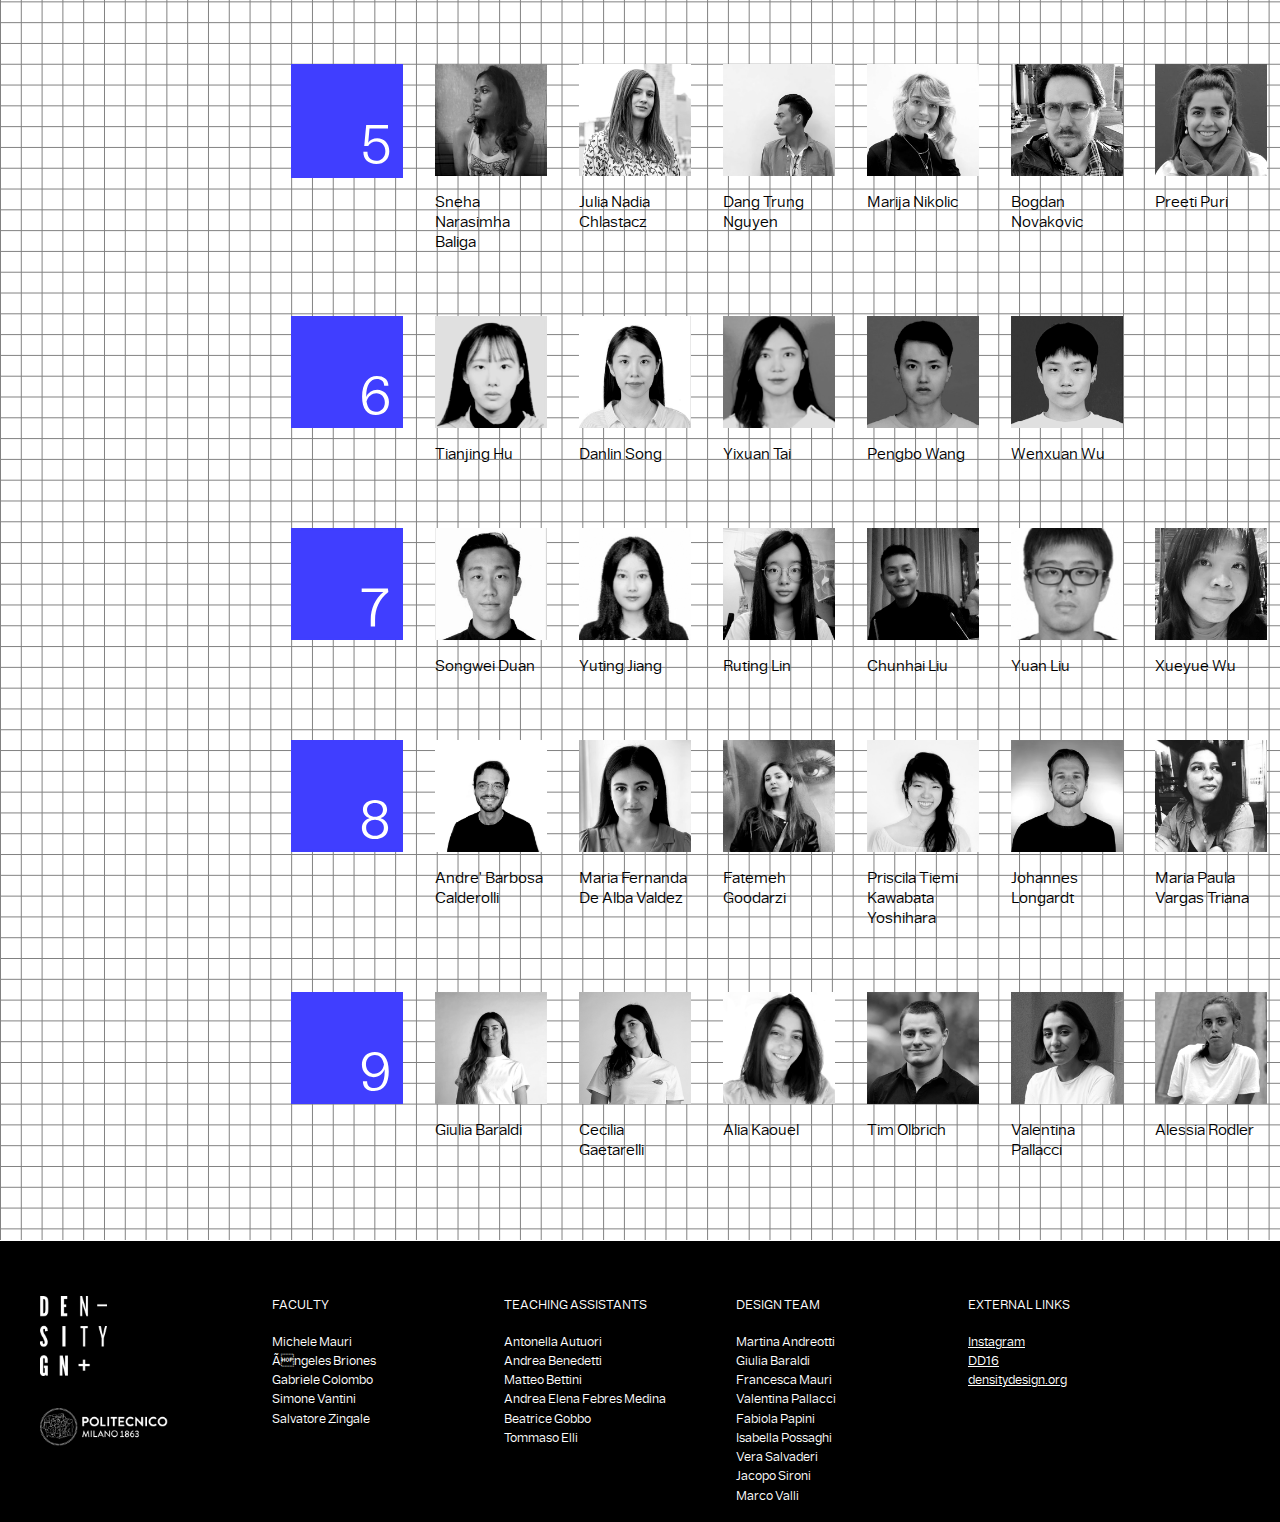
==== commit 7914d75e: "niente" ====
--- a/about.html
+++ b/about.html
@@ -144,7 +144,7 @@
       </div>
       <div class="content-about_right">
         <h3>PROFESSOR</h3>
-        <div class="row">
+        <div class="row" class="prof">
 
           <div class="id"> <img src="img/prof/prof1.png">
             <p>Michele Mauri</p>
@@ -168,7 +168,7 @@
         <h3>TUTOR</h3>
 
 
-        <div class="row" >
+        <div class="row" class="prof">
 
           <div class="id"> <img src="img/prof/andre.png">
             <p>Andrea Benedetti</p>
--- a/css/custom.css
+++ b/css/custom.css
@@ -356,6 +356,8 @@
   color: white;
 }
 
+
+
 #gwork a {
   color: white;
 }
@@ -367,6 +369,7 @@
   background: rgba(255,255,255,.9);
   border: 2px solid black;
   pointer-events: none;
+    z-index: 99;
 
 }
 
@@ -389,6 +392,10 @@
     text-decoration: underline
     }
 
+    .tooltip img {
+      max-width: 3em;
+    }
+
 .home {
   flex: 1 0 auto;
   display: flex;
@@ -457,7 +464,8 @@
 }
 
 .content-about_right {
-  flex-grow: 10;
+      width: 100%;
+
   display: flex;
   flex-direction: column;
   margin-left: 20%;
@@ -501,6 +509,8 @@
   display: flex;
   flex-direction: row;
   margin-bottom: 1em;
+  flex-wrap: nowrap;
+overflow-x: auto;
 }
 
 .id {
@@ -651,8 +661,7 @@
     position: absolute;
     top: 50%;
     left: 50%;
-    width: 50vw;
-    height: 20vh;
+    width: 60vw;
     transform: translate(-50%, -50%);
     padding: 1em;
     font: 15px sans-serif;
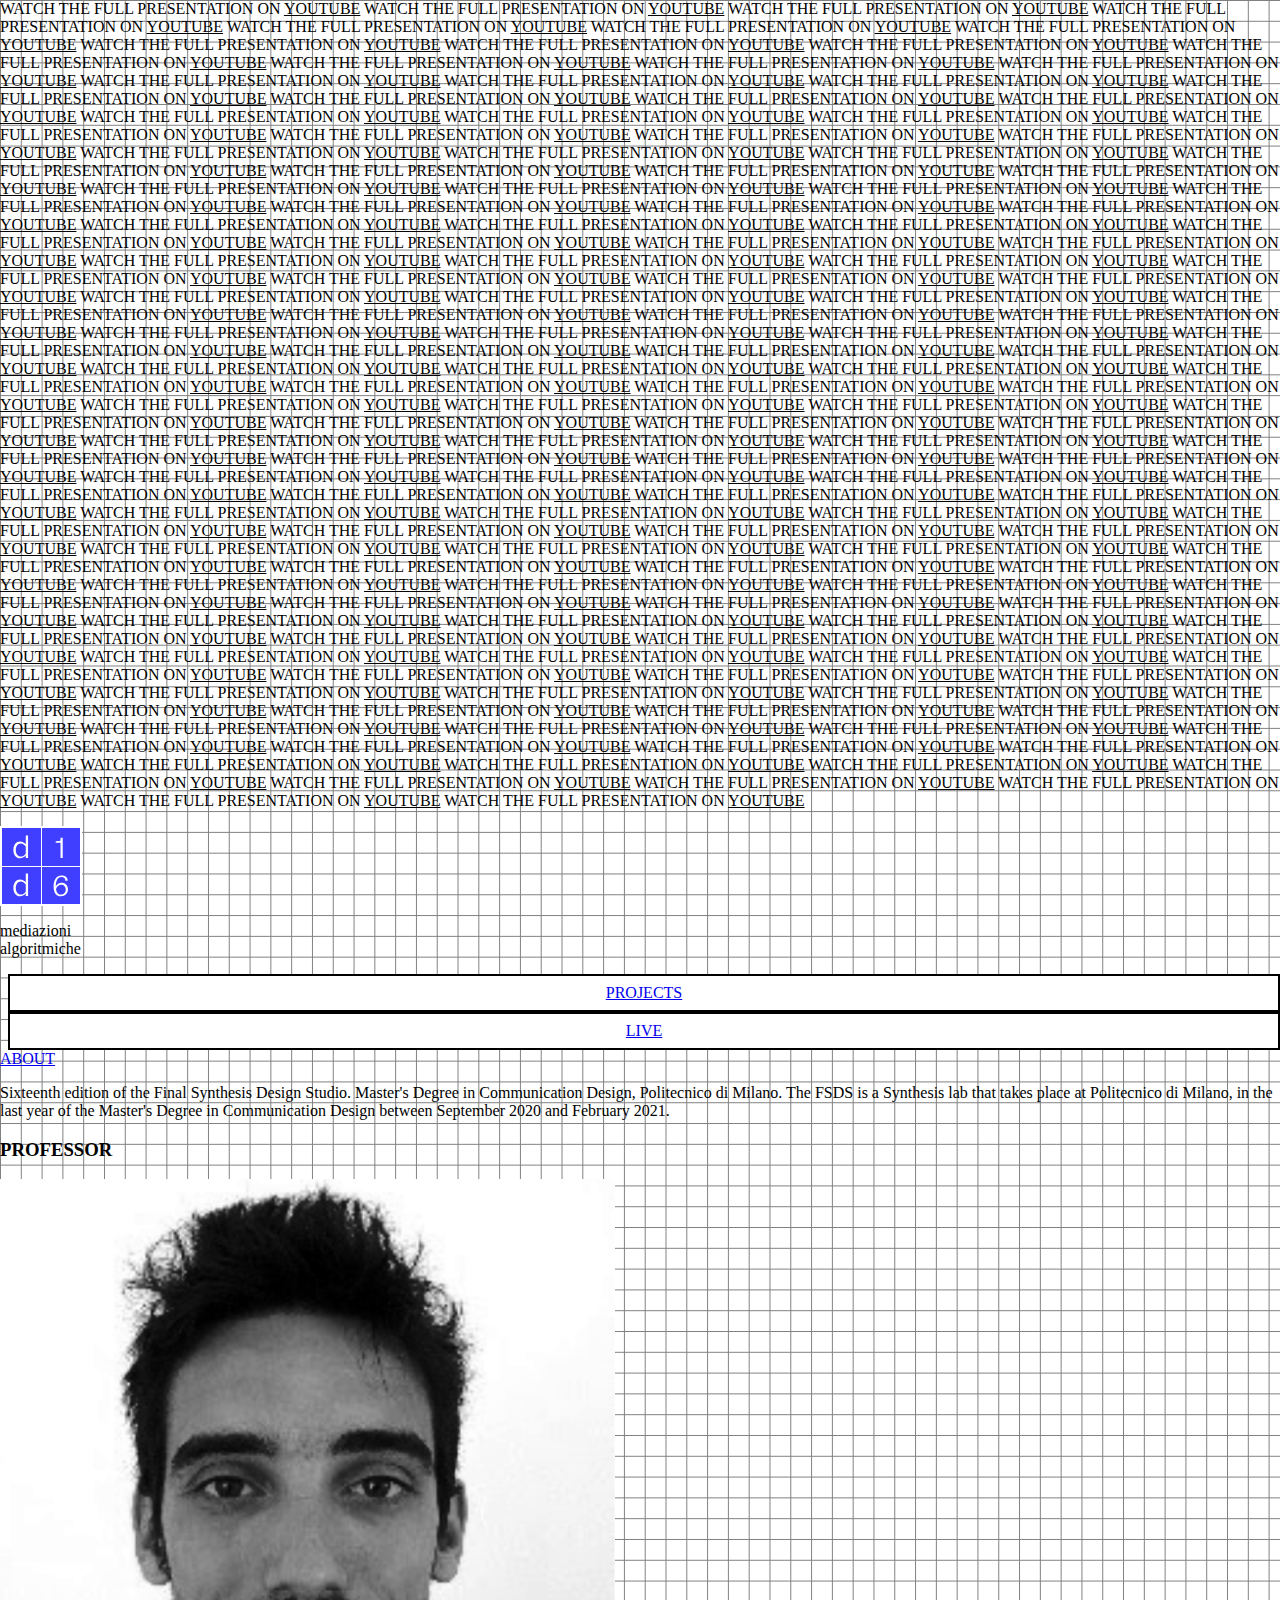
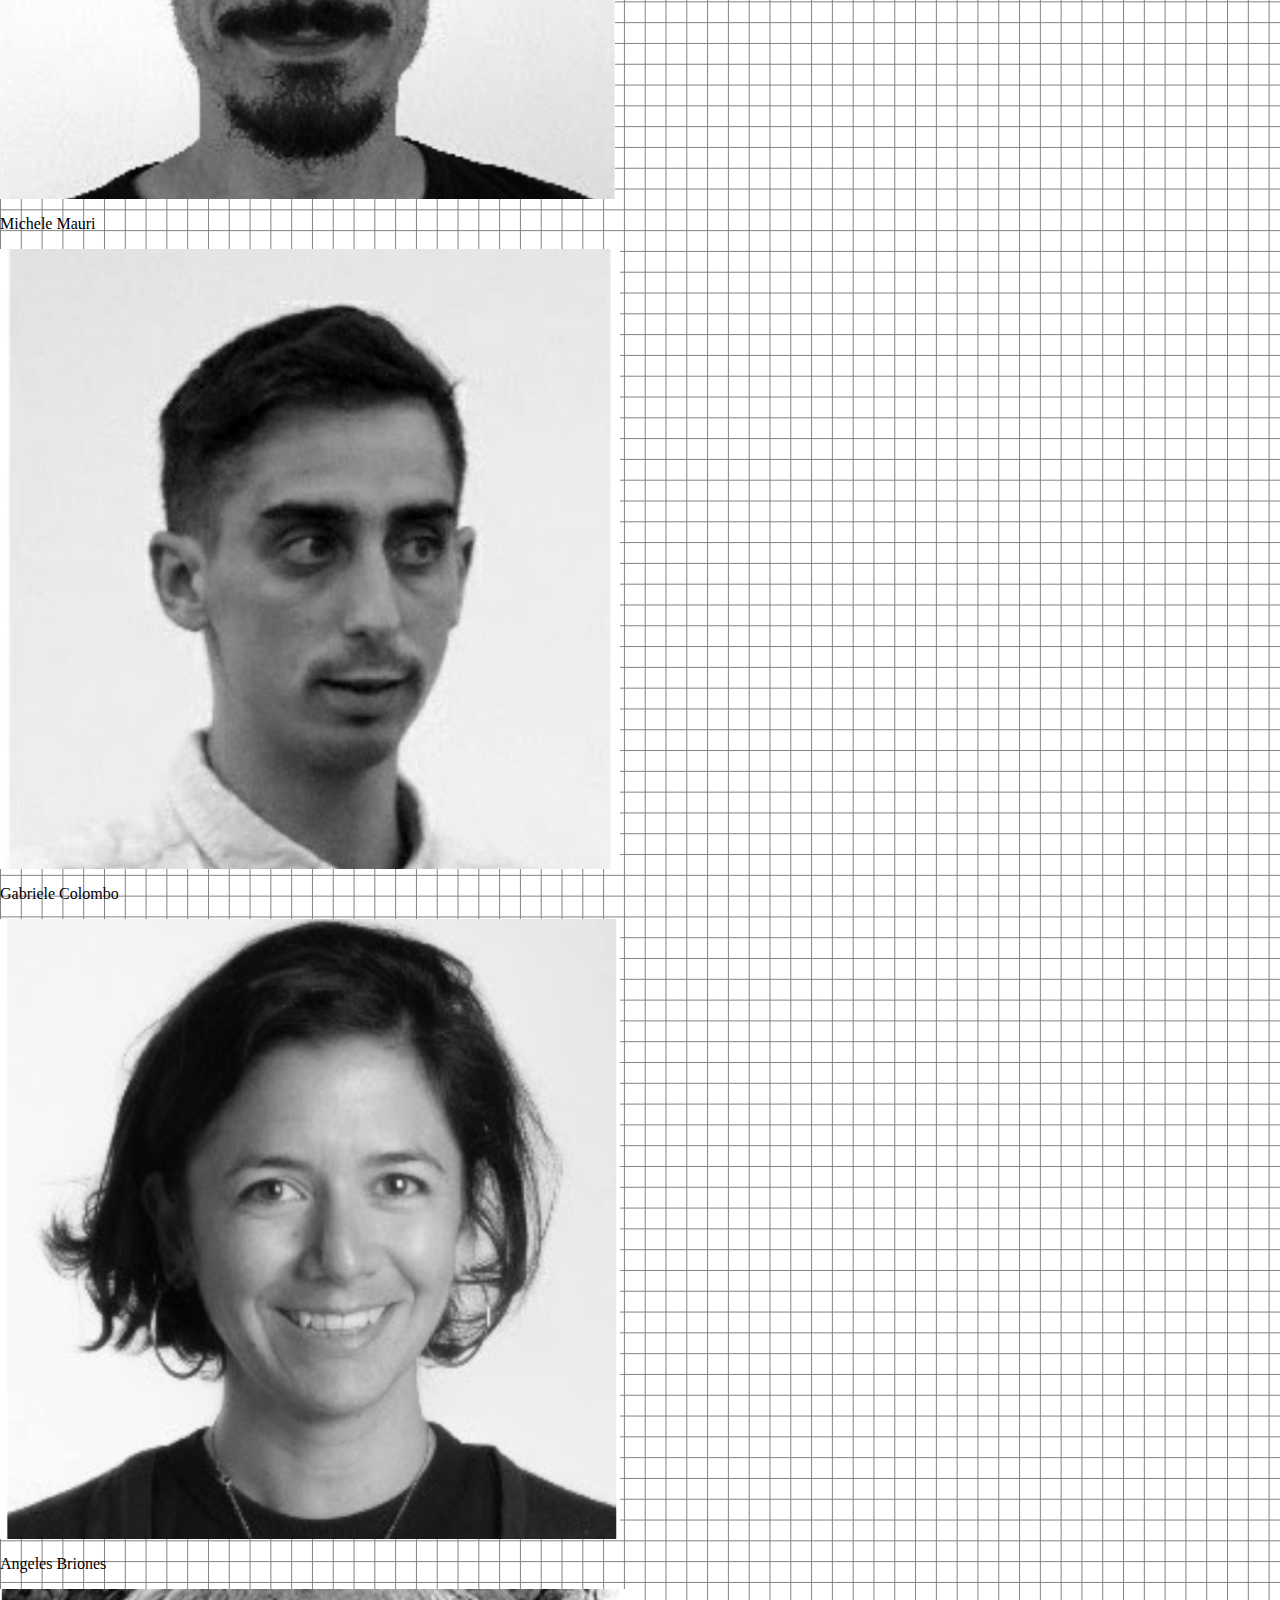
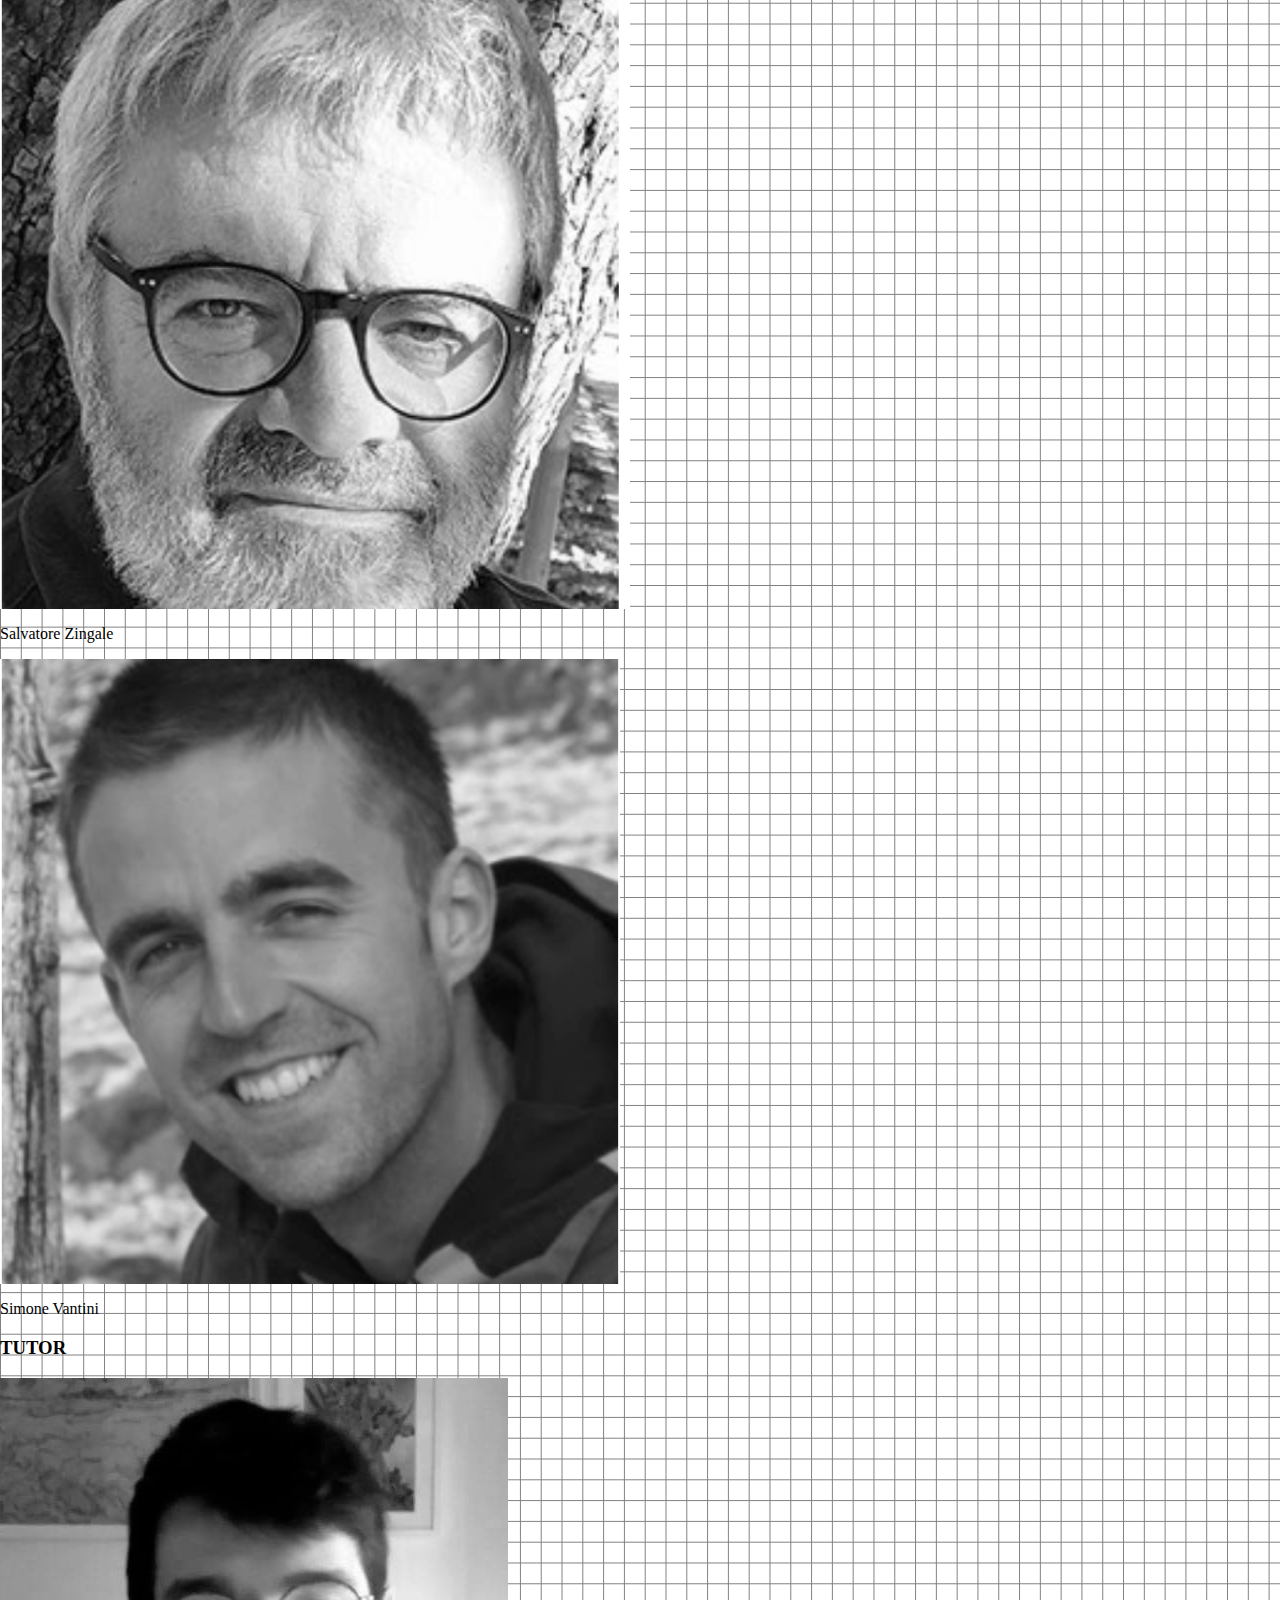
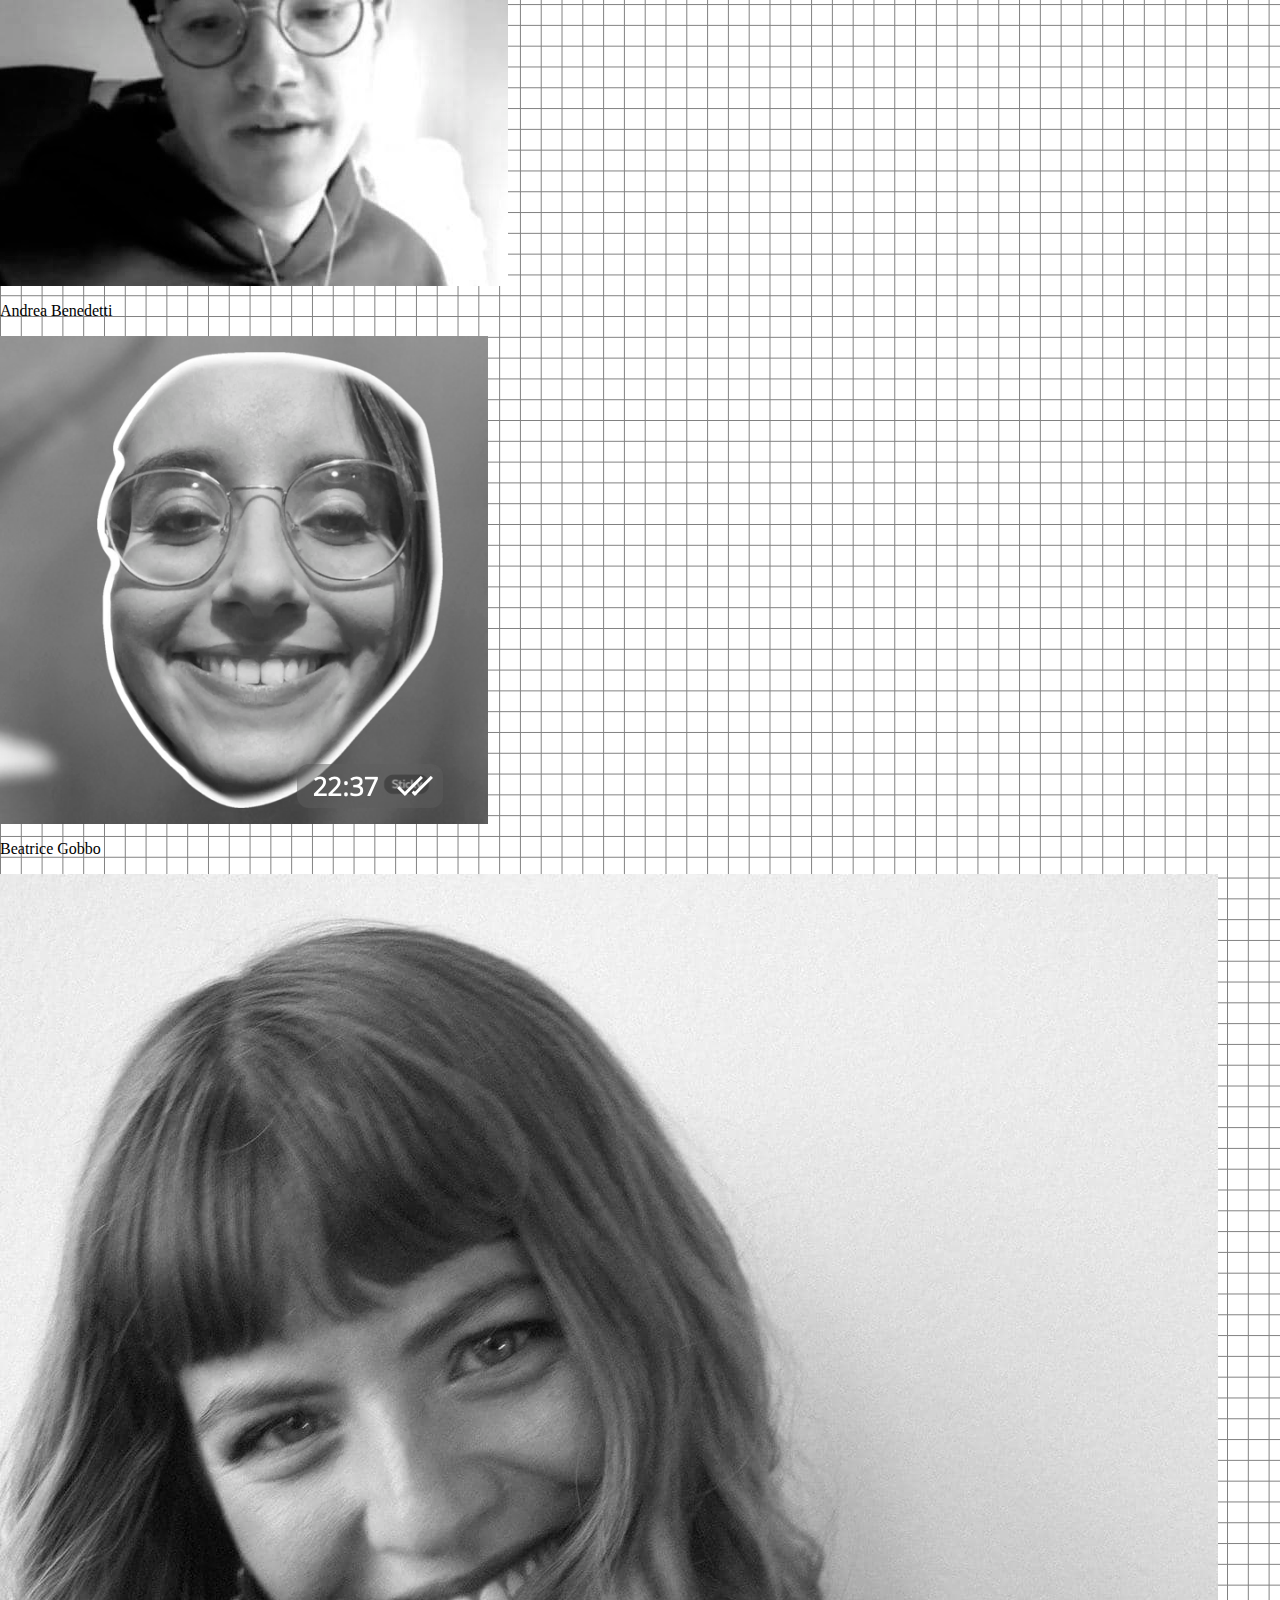
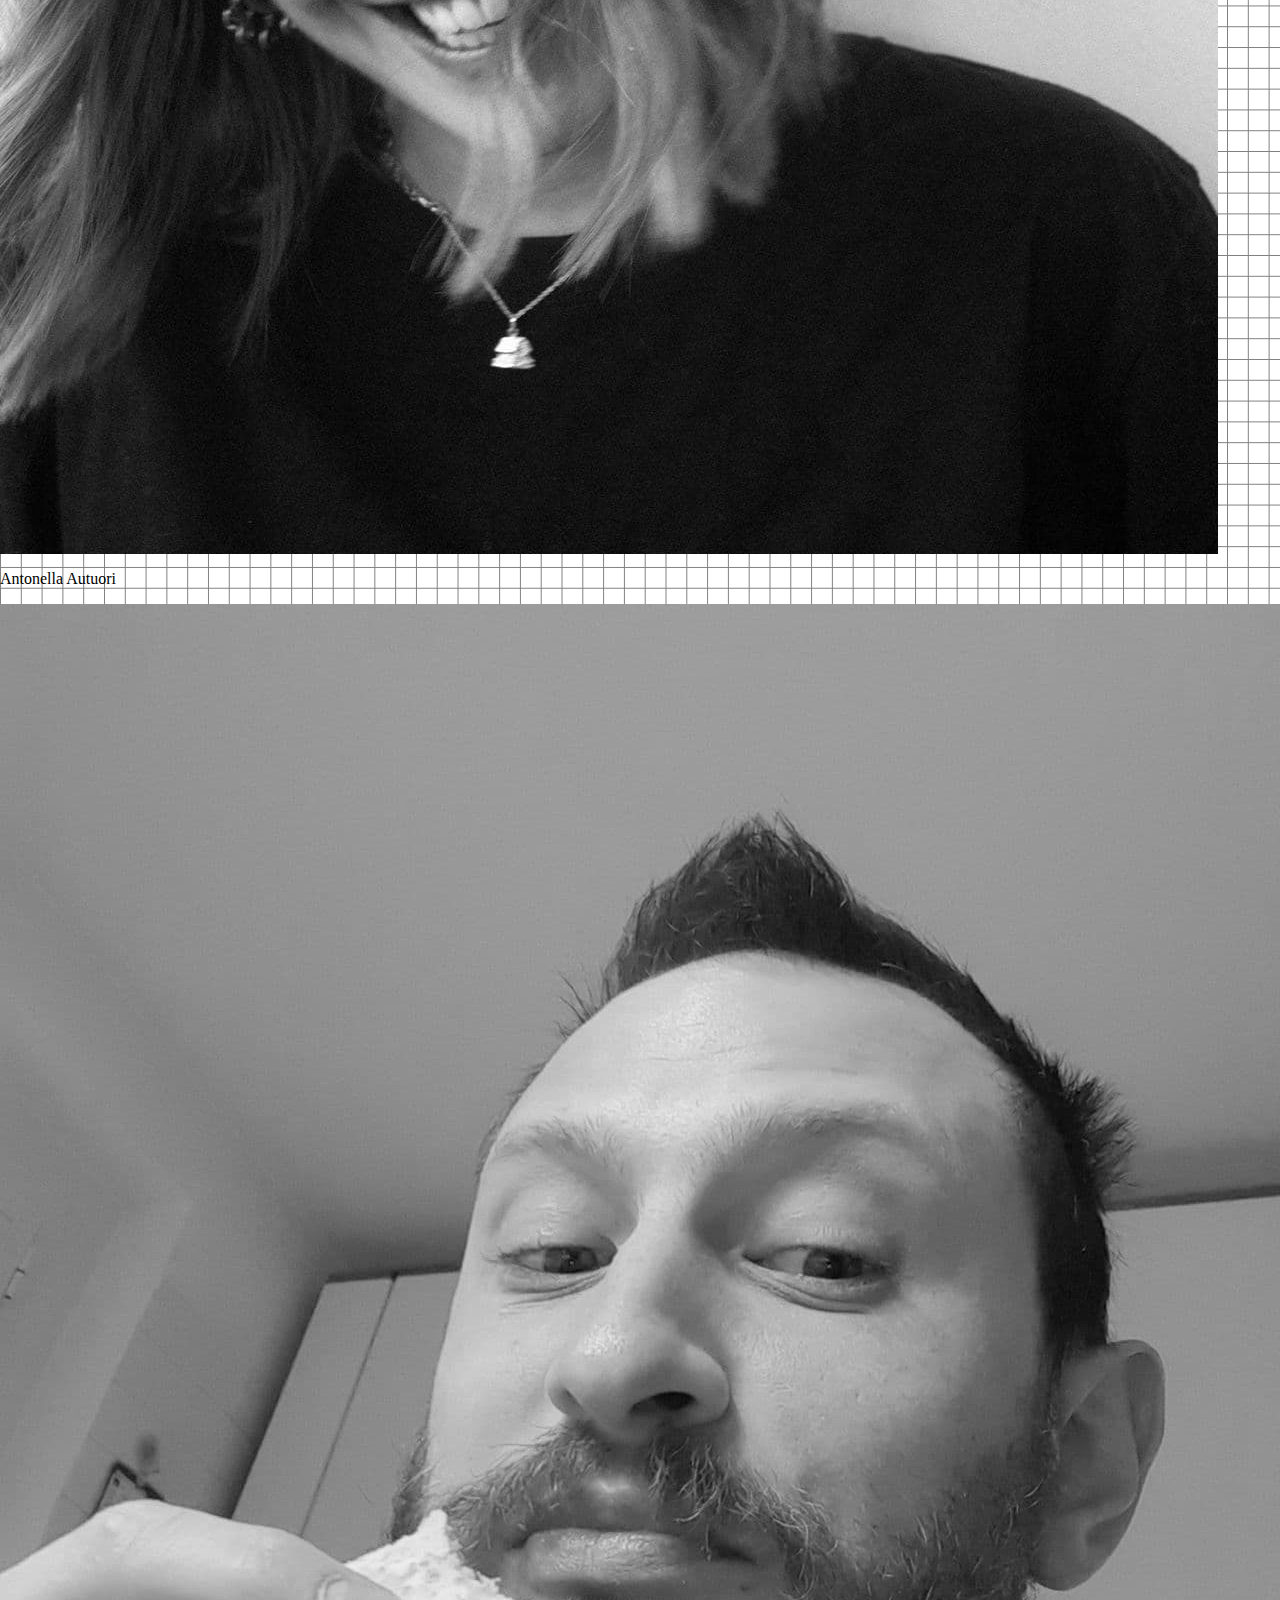
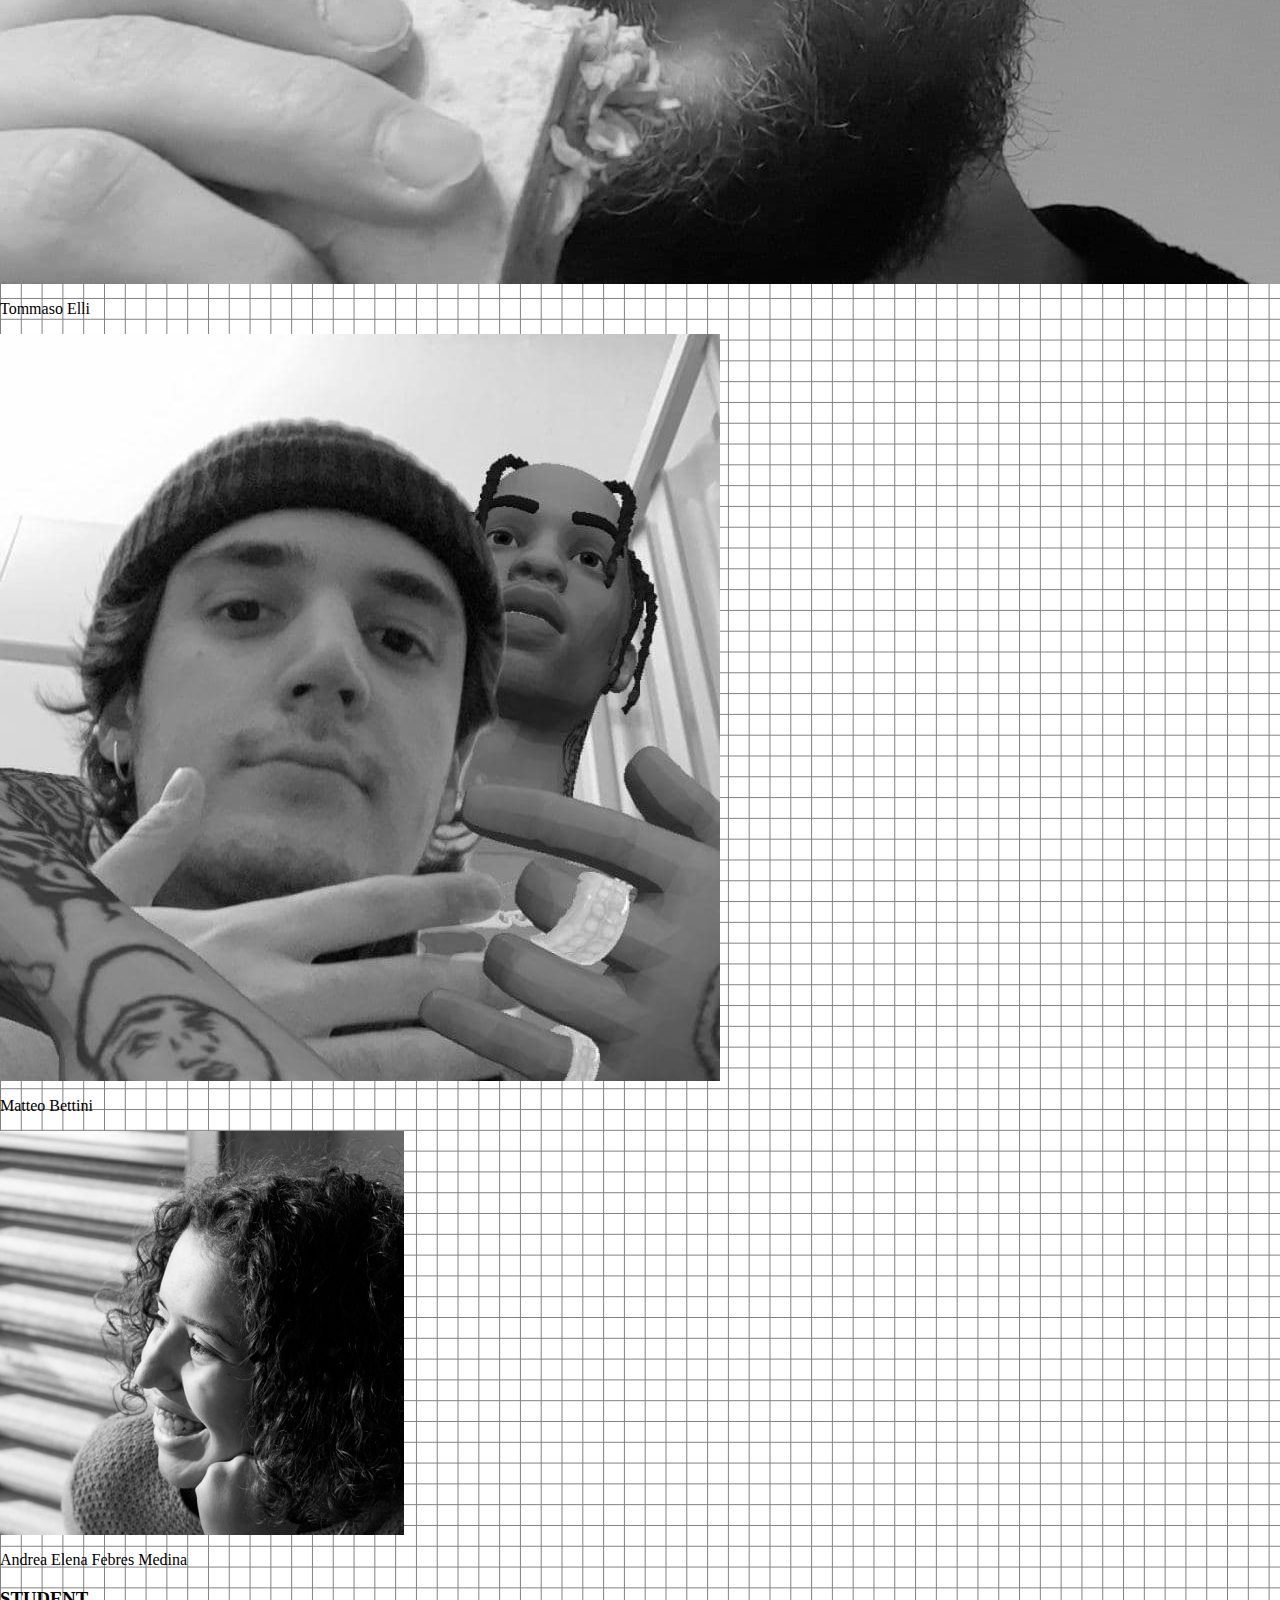
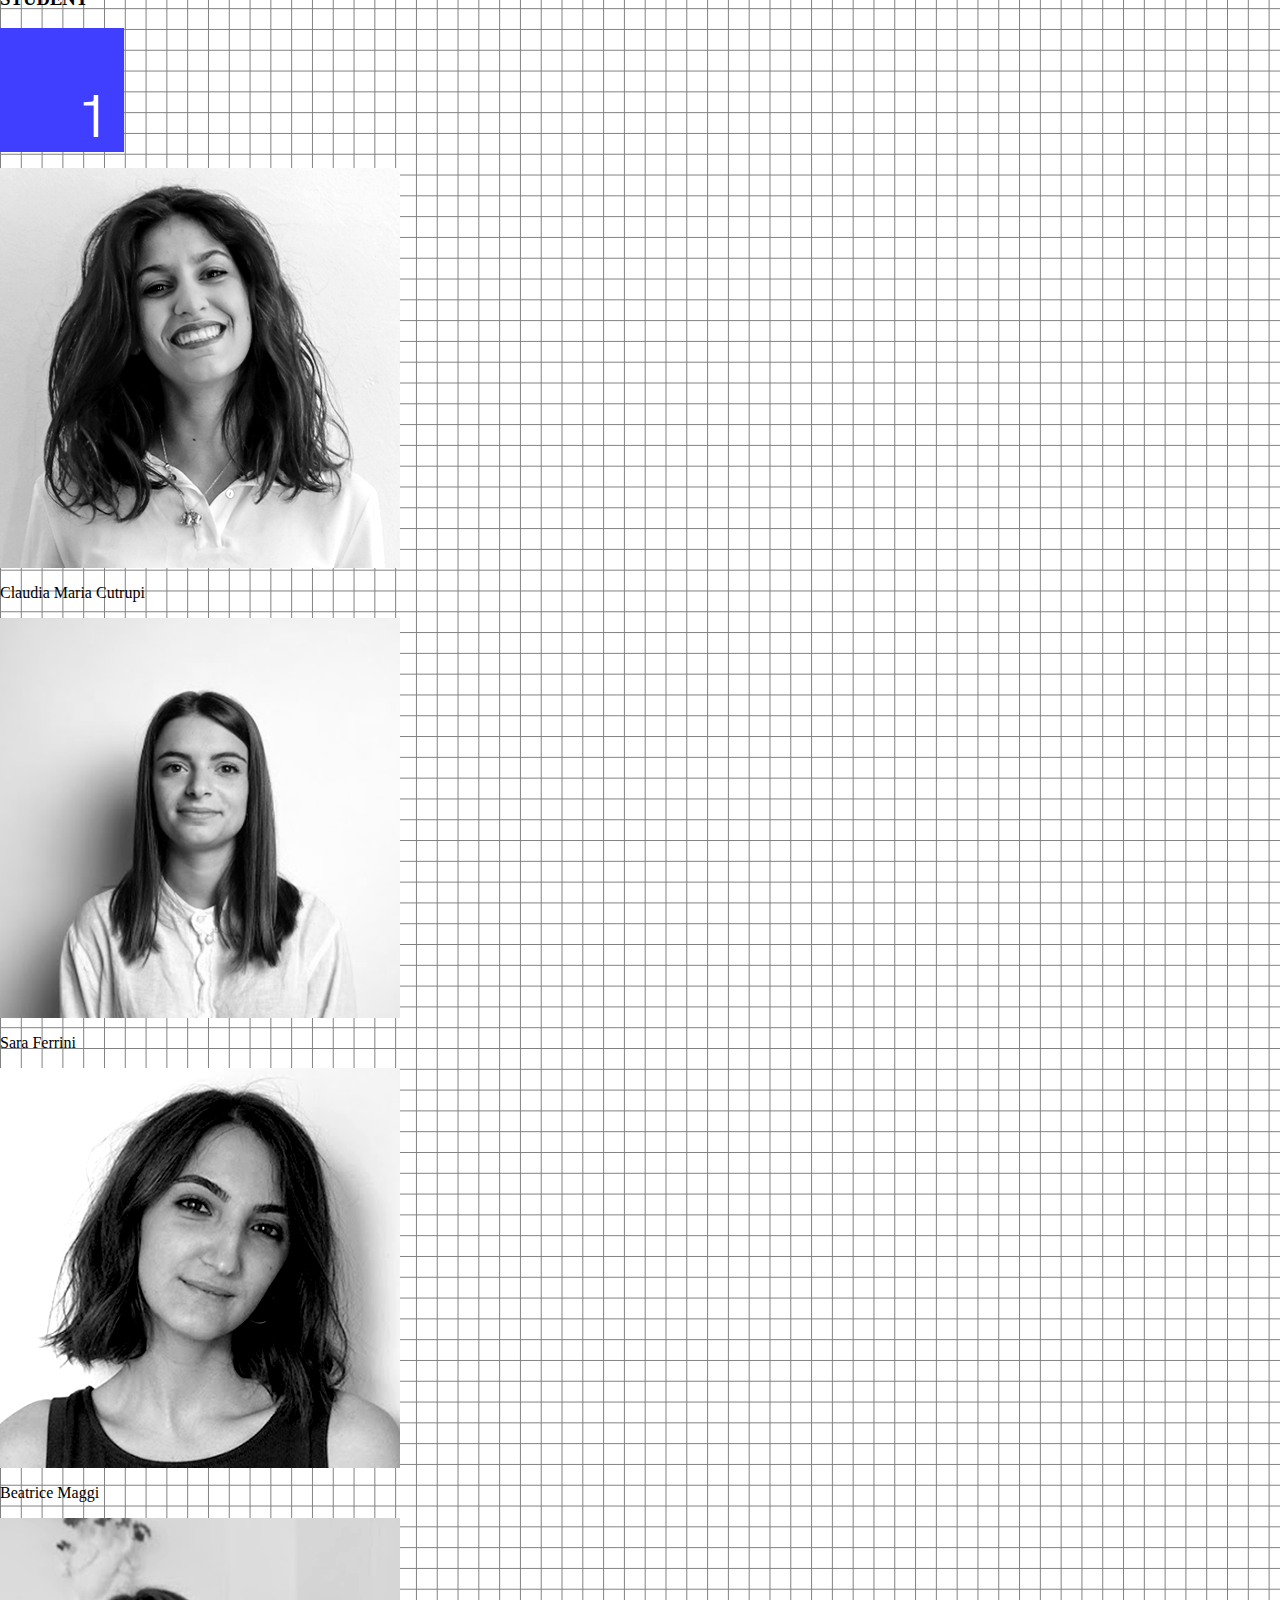
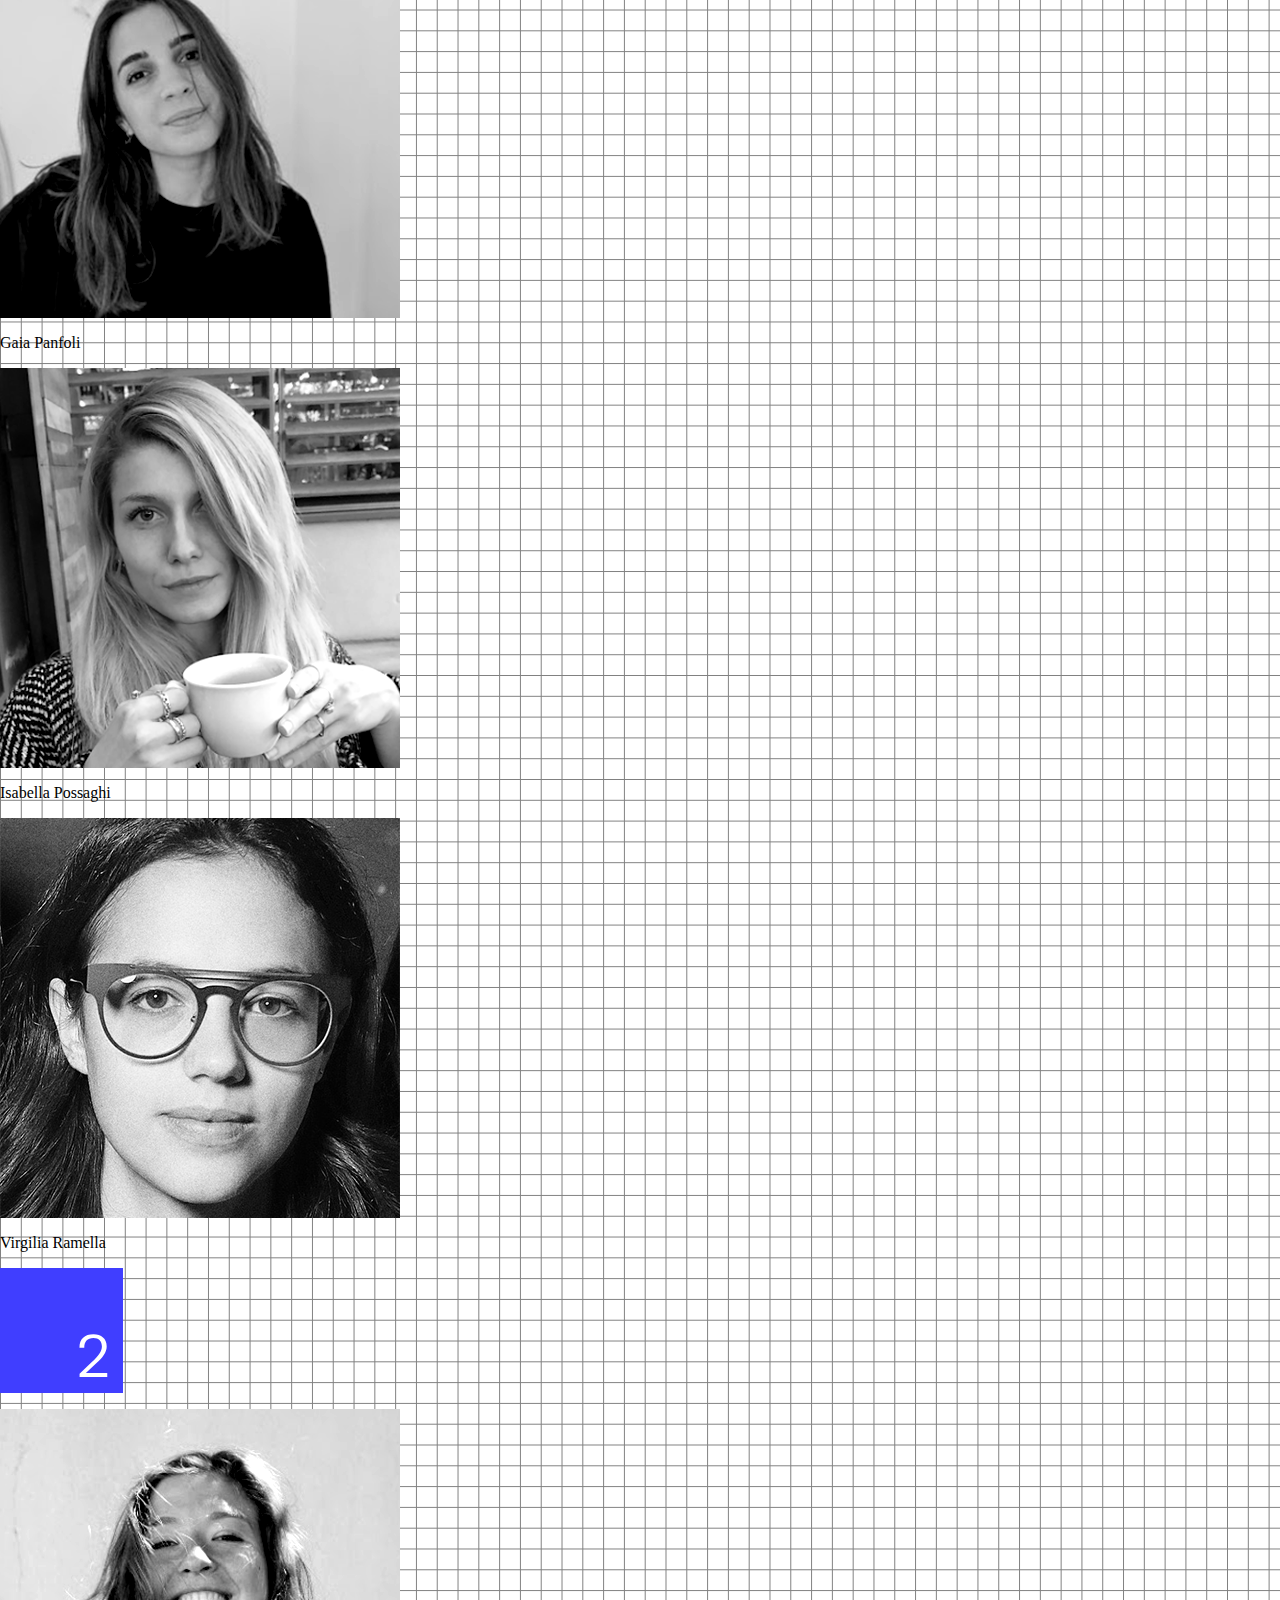
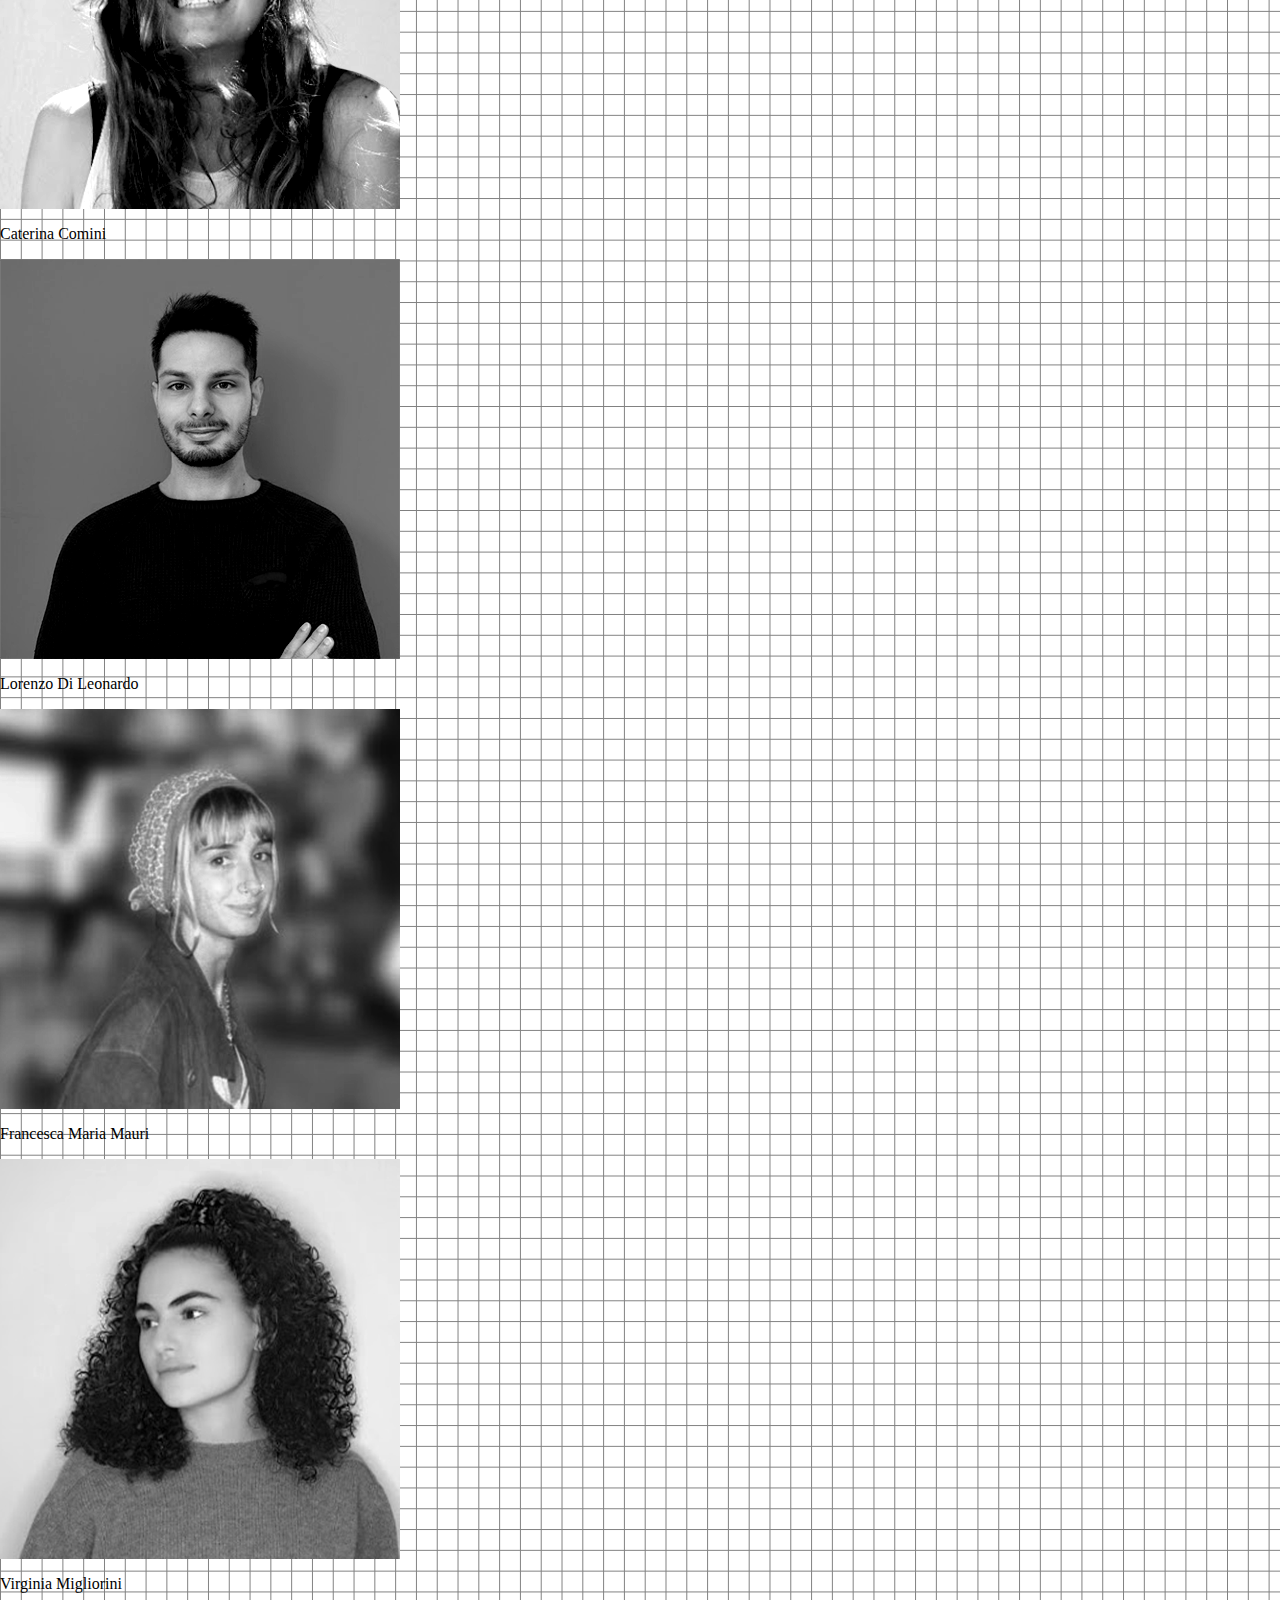
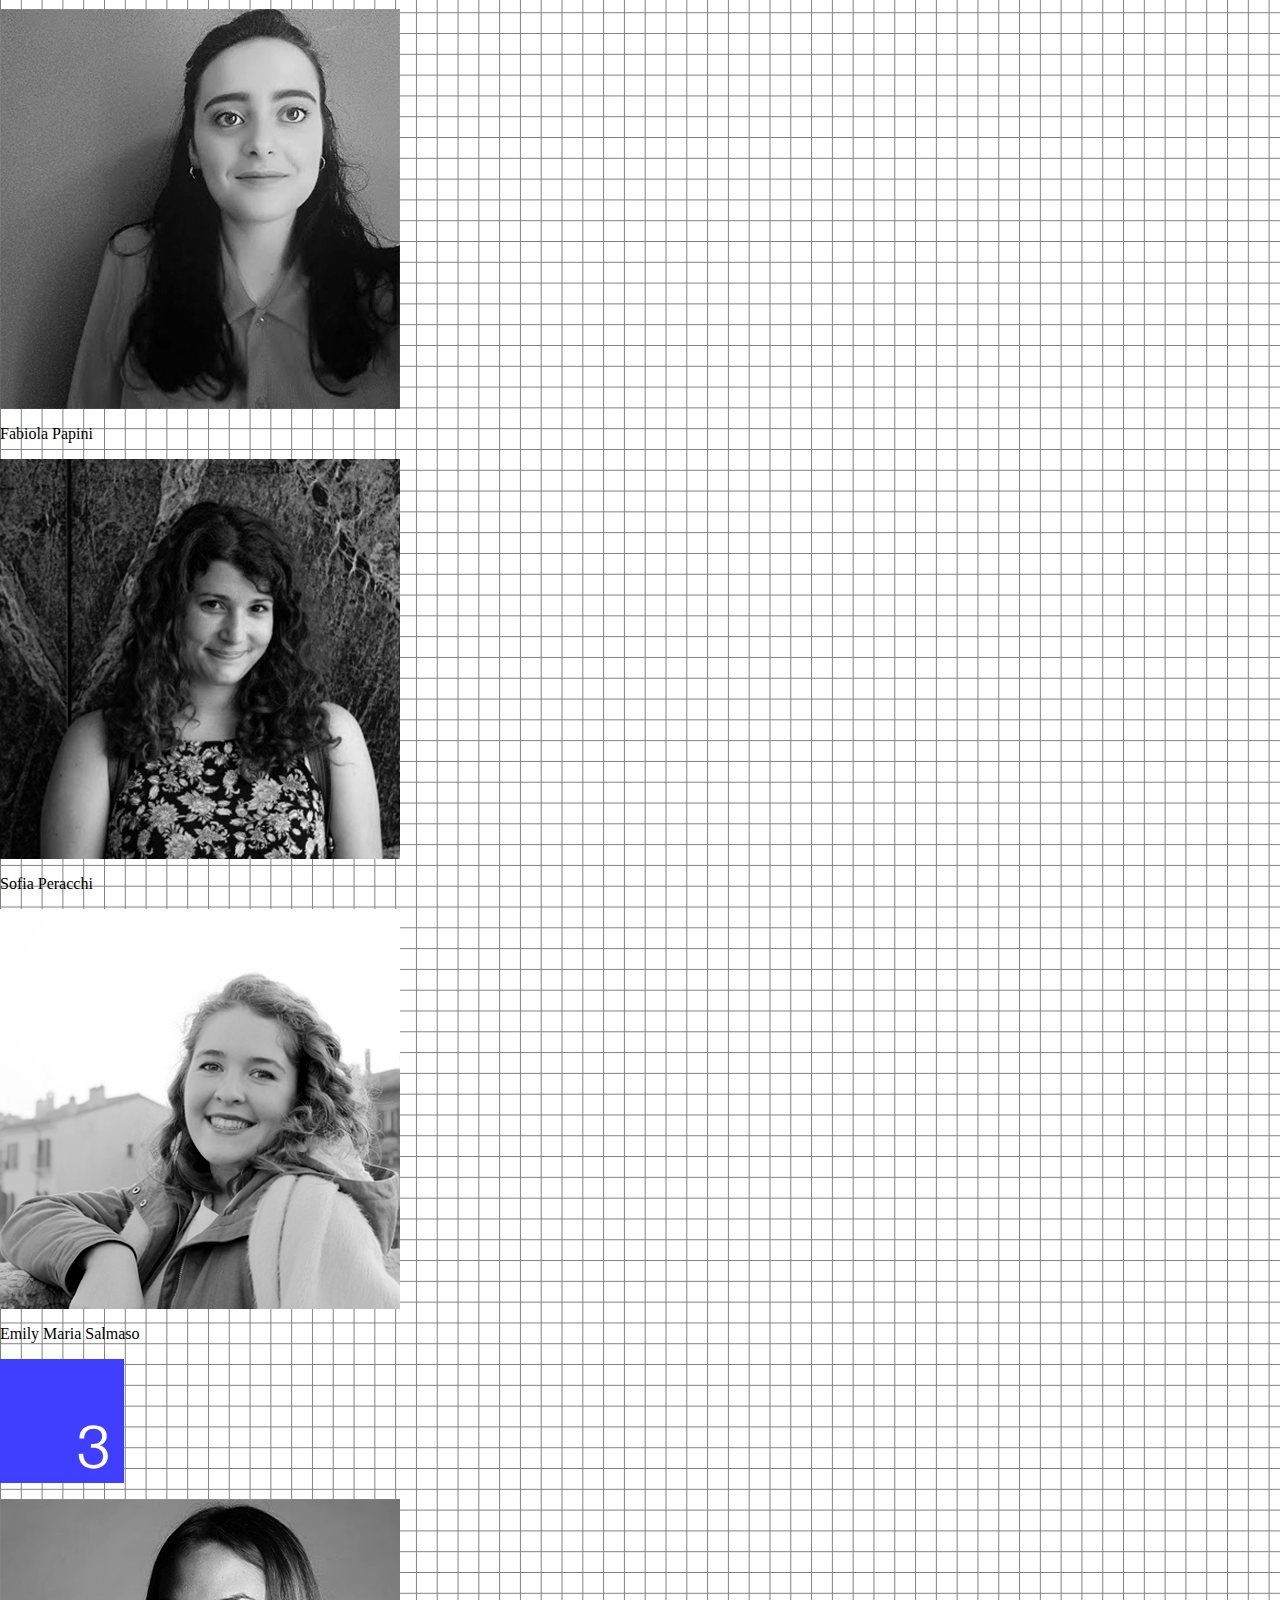
==== commit 919951aa: "tooltips mobile, general mobile tweaks, navbar" ====
--- a/about.html
+++ b/about.html
@@ -1,19 +1,25 @@
 <html>
 
 <head>
-  <title>DD16</title>
-  <!-- Manually insert your metadata -->
-  <meta property="title" content="DD16">
-  <meta property="description" content="">
-  <meta property="og:title" content="">
-  <meta property="og:description" content="">
-
-  <meta name="viewport" content="width=device-width, initial-scale=1.0">
-
-<link rel="icon" type="image/x-icon" href="favicon.ico" />
-
-  <link rel="stylesheet" href="css/custom.css">
-  <link rel="stylesheet" href="assets/font/font.css" type="text/css" charset="utf-8" />
+  <!-- Primary Meta Tags -->
+<title>OPEN DAY - DensityDesign FSDS 2020/2021</title>
+<meta name="viewport" content="width=device-width, initial-scale=1">
+<meta name="title" content="OPEN DAY - DensityDesign FSDS 2020/2021">
+<meta name="description" content="The Final Synthesis Design Studio 2020/2021, curated by DensityDesign Lab, reaches its end and opens a virtual exhibition of the works produced by the students during three phases of execution.">
+
+<!-- Open Graph / Facebook -->
+<meta property="og:type" content="website">
+<meta property="og:url" content="https://densitydesign.github.io/openday-dd16/">
+<meta property="og:title" content="OPEN DAY - DensityDesign FSDS 2020/2021">
+<meta property="og:description" content="The Final Synthesis Design Studio 2020/2021, curated by DensityDesign Lab, reaches its end and opens a virtual exhibition of the works produced by the students during three phases of execution.">
+<meta property="og:image" content="https://densitydesign.github.io/openday-dd16/og-image.png">
+
+<!-- Twitter -->
+<meta property="twitter:card" content="summary_large_image">
+<meta property="twitter:url" content="https://densitydesign.github.io/openday-dd16/">
+<meta property="twitter:title" content="OPEN DAY - DensityDesign FSDS 2020/2021">
+<meta property="twitter:description" content="The Final Synthesis Design Studio 2020/2021, curated by DensityDesign Lab, reaches its end and opens a virtual exhibition of the works produced by the students during three phases of execution.">
+<meta property="twitter:image" content="https://densitydesign.github.io/openday-dd16/og-image.png">
 
 
 </head>
@@ -104,33 +110,25 @@
     </div>
 
 
-    <div id="home_logo">
-      <a href="index.html"><img src="img/logo/dd16_logo.svg"></a>
-      <p> mediazioni <br> algoritmiche</p>
-    </div>
-
-
-    <div class="menu">
-
-      <div id="empty">
-      </div>
-
-
-      <div id="empty">
-      </div>
-
-      <div class="button" id="projects">
-        <a href="home.html">PROJECTS</a>
-      </div>
-
-      <div class="button" id="hub">
-        <a href="hub.html">LIVE</a>
-      </div>
-
-      <div class="button_active" id="about">
-        <a href="about.html">ABOUT</a>
-      </div>
-
+    <div id="nav">
+      <div id="home_logo">
+        <a href="index.html"><img src="img/logo/dd16_logo.svg"></a>
+        <p> mediazioni <br> algoritmiche</p>
+      </div>
+
+      <div class="menu">
+        <div class="button" id="projects">
+          <a href="home.html">PROJECTS</a>
+        </div>
+
+        <div class="button" id="hub">
+          <a href="hub.html">LIVE</a>
+        </div>
+
+        <div class="button_active" id="about">
+          <a href="about.html">ABOUT</a>
+        </div>
+      </div>
     </div>
 
     <div class="content-about">
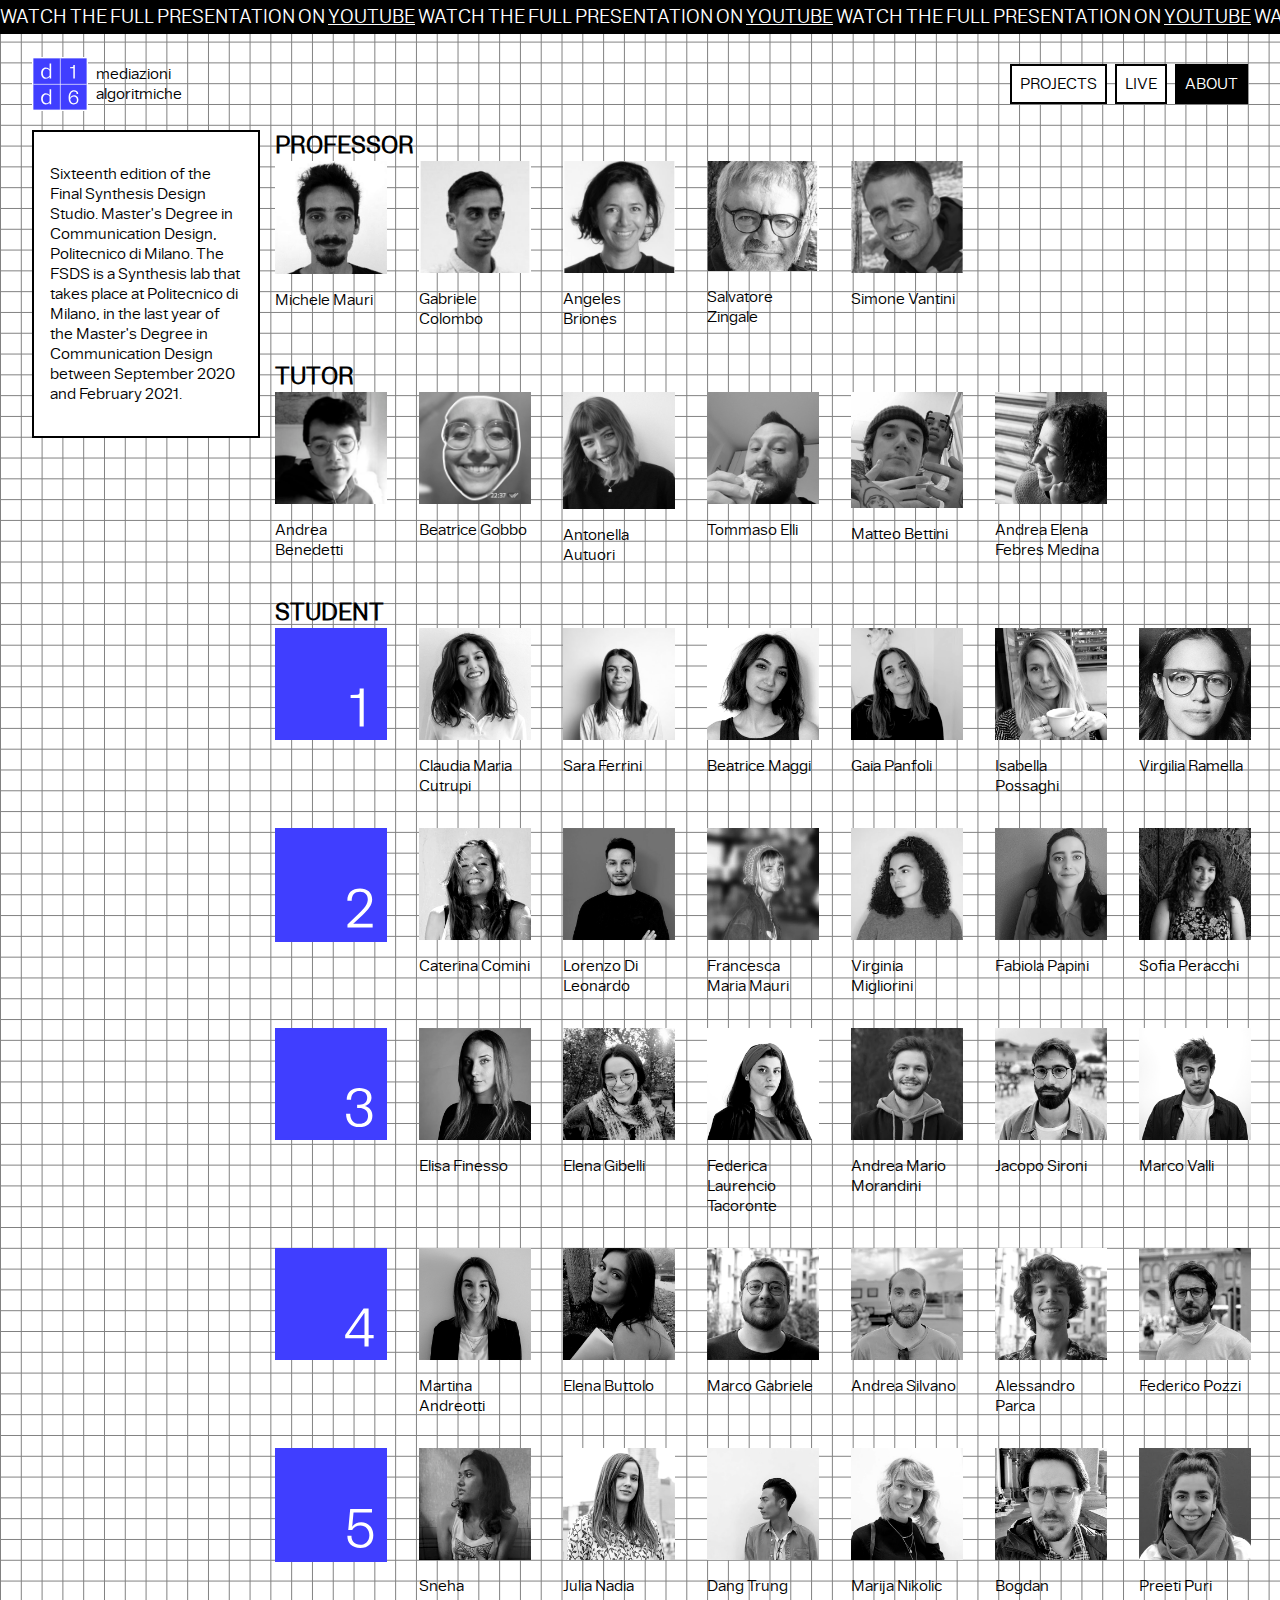
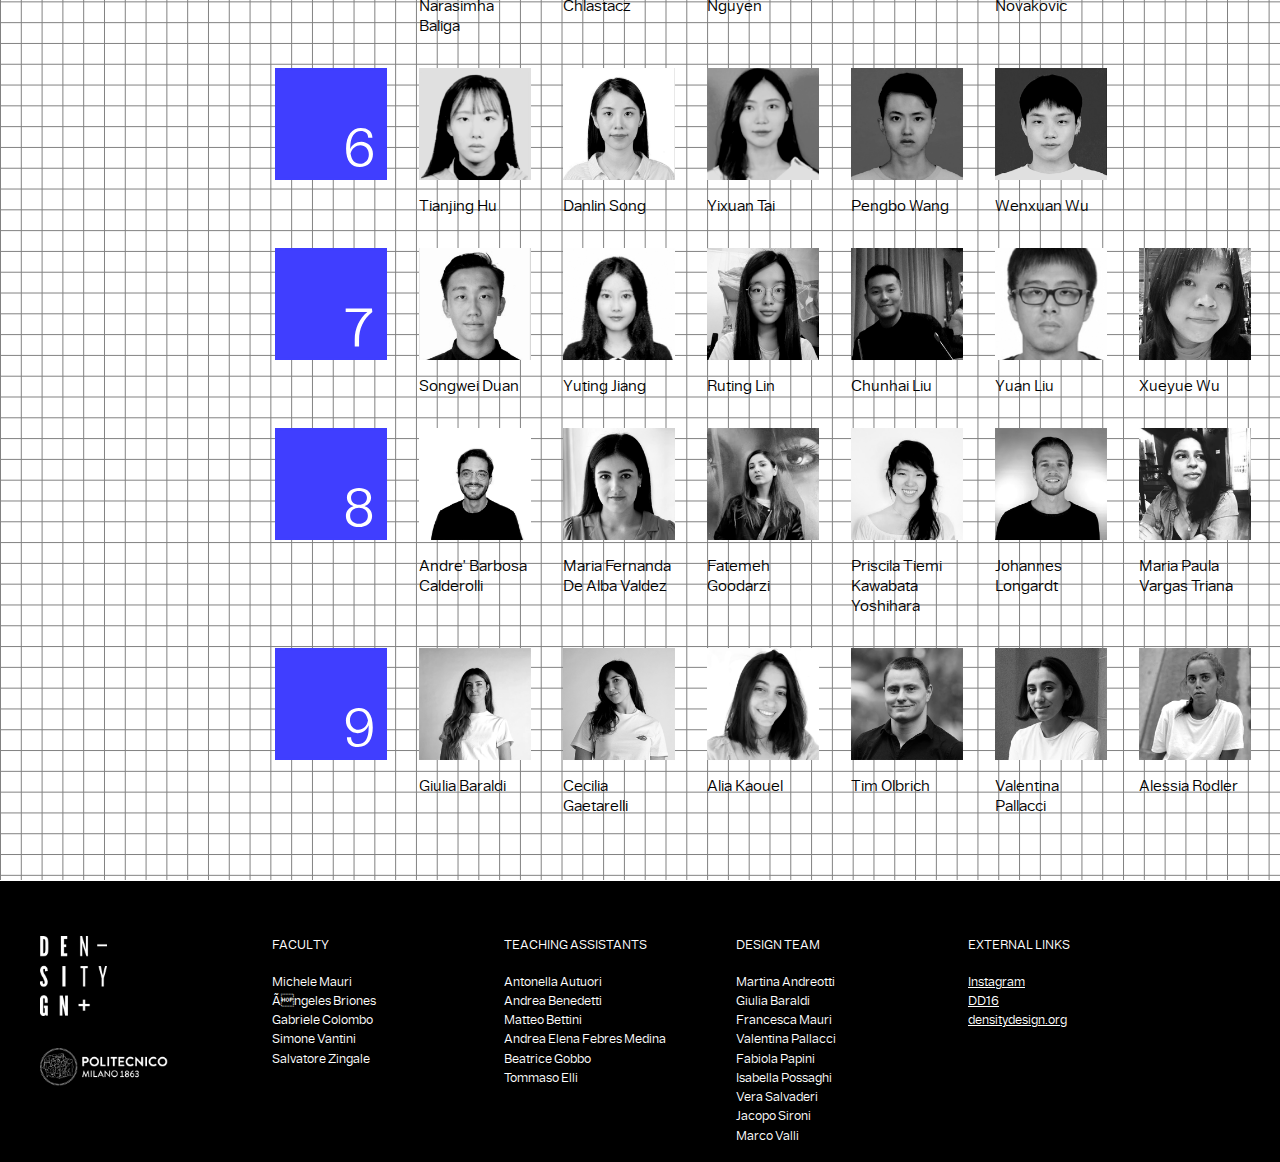
==== commit d0f21977: "css fix" ====
--- a/about.html
+++ b/about.html
@@ -20,6 +20,11 @@
 <meta property="twitter:title" content="OPEN DAY - DensityDesign FSDS 2020/2021">
 <meta property="twitter:description" content="The Final Synthesis Design Studio 2020/2021, curated by DensityDesign Lab, reaches its end and opens a virtual exhibition of the works produced by the students during three phases of execution.">
 <meta property="twitter:image" content="https://densitydesign.github.io/openday-dd16/og-image.png">
+
+<link rel="icon" type="image/x-icon" href="favicon.ico" />
+
+  <link rel="stylesheet" href="css/custom.css">
+  <link rel="stylesheet" href="assets/font/font.css" type="text/css" charset="utf-8" />
 
 
 </head>
--- a/css/custom.css
+++ b/css/custom.css
@@ -0,0 +1,880 @@
+html {
+  background-color: black;
+  height: 100%;
+  overflow-x: hidden;
+}
+
+body {
+  margin: 0;
+  /* cursor: url('cursor.png') 50 50, auto; */
+}
+
+* {
+  cursor: none;
+}
+
+#cursor {
+  pointer-events: none;
+  width: 100px;
+  height: 100px;
+  position: absolute;
+  top: 0;
+  left: 0;
+  display: none;
+  background-image: radial-gradient(circle 50px, rgba(64, 62, 255, 1), rgba(64, 62, 255, 0.5) 50%, rgba(255, 0, 0, 0) 100%);
+  border-radius: 100px;
+  transform-origin: center;
+  z-index: 999;
+}
+
+.hoveredCursor {
+  animation: gradient 0.3s ease;
+  animation-fill-mode: forwards;
+}
+
+@keyframes gradient {
+  from {
+    transform: scale(1.0);
+    background-image: radial-gradient(circle 50px, rgba(64, 62, 255, 1), rgba(64, 62, 255, 0.5) 50%, rgba(255, 0, 0, 0) 100%);
+  }
+
+  to {
+    transform: scale(0.3);
+    background-image: radial-gradient(circle 50px, rgba(64, 62, 255, 1), rgba(64, 62, 255, 0.5) 85%, rgba(255, 0, 0, 0) 100%);
+  }
+}
+
+.background {
+  fill: none;
+  pointer-events: all;
+}
+
+.banner-bottom {
+  display: none;
+}
+
+path {
+  fill: none;
+  stroke: white;
+  stroke-width: 0.5;
+}
+
+p {
+  font-family: "andret_tblight";
+  color: white;
+}
+
+a {
+  font-family: "andret_tblight";
+  text-decoration: none;
+  color: white;
+}
+
+ul {
+  padding-top: 3vw;
+  width: 15vw;
+}
+
+li {
+  font-size: 0.8em;
+  font-weight: 100;
+  font-family: 'andret_tblight';
+  line-height: 1.5em;
+  color: white;
+  list-style-type: none;
+}
+
+h1 {
+  font-weight: 100;
+  font-family: 'andret_tblight';
+  color: white !important;
+  font-size: 6em;
+  line-height: 1em;
+  margin-block-start: 0;
+  margin-block-end: 0;
+}
+
+h2 {
+  font-weight: 50;
+  font-family: 'andret_tblight';
+  color: white !important;
+  font-size: 2em;
+  margin-block-start: 1em;
+  margin-block-end: 0;
+}
+
+h3 {
+  font-family: 'andret_tblight';
+  font-size: 1.5em;
+  margin-block-start: 0em;
+  margin-block-end: 0em;
+}
+
+h4 {
+  font-family: 'andret_tblight';
+  font-size: 1em;
+  margin-block-start: 1em;
+  margin-block-end: 1em;
+}
+
+#nav {
+  display: flex;
+  justify-content: space-between;
+  position: absolute;
+  top: 3rem;
+  padding: 0 2rem 0 2rem;
+  width: calc(100vw - 4rem);
+}
+
+#home_logo {
+  display: flex;
+  flex-direction: row;
+  align-items: center;
+  z-index: 1;
+}
+
+#home_logo img {
+  max-width: 3.5em;
+}
+
+#home_logo p {
+  color: black;
+  margin-left: 0.5em;
+  margin-block-start: 0;
+  margin-block-end: 0;
+}
+
+#countdown {
+  position: absolute;
+  top: 8%;
+  left: 85%;
+  margin-right: 3em;
+  text-align: right;
+  font-size: 5em;
+  line-height: 1em;
+  margin-block-start: 0.1em;
+  margin-block-end: 0;
+}
+
+.banner {
+  overflow: hidden;
+  background-color: black;
+  z-index: 10;
+  padding-top: 0.3em;
+  padding-bottom: 0.3em;
+  cursor: none;
+}
+
+@keyframes design_list_slide {
+  from {
+    transform: translate(0em, 0em);
+  }
+
+  to {
+    transform: translate(-1000vh, 0em);
+    ;
+  }
+}
+
+#text {
+  white-space: nowrap;
+  animation-duration: 120s;
+  animation-iteration-count: infinite;
+  animation-timing-function: linear;
+  animation-name: design_list_slide;
+}
+
+#text p {
+  margin: 0;
+  font-size: 1.2em;
+}
+
+.container_pre {
+  display: flex;
+  flex-direction: column;
+  justify-content: space-between;
+  height: 100%;
+}
+
+.container-about {
+  display: flex;
+  flex-direction: column;
+}
+
+.container-live {
+  display: flex;
+  flex-direction: column;
+}
+
+.container-live h1 {
+  margin-left: 0.4em;
+  margin-top: 0.4em;
+}
+
+.container {
+  display: flex;
+  flex-direction: column;
+}
+
+.title {
+  order: 3;
+  margin-left: 2em;
+  padding-bottom: 9em;
+}
+
+.footer {
+  background-color: black;
+  width: 100%;
+  display: flex;
+  justify-content: flex-start;
+  flex-direction: row;
+  border-top: 1px solid white;
+}
+
+.footer img {
+  max-width: 8em;
+  max-height: 5em;
+  padding-bottom: 2em;
+}
+
+.menu {
+  display: flex;
+  flex-direction: row;
+  justify-content: space-between;
+  margin: 1em 0 1em 2em;
+}
+
+.bottone {
+  font-family: "andret_tblight";
+  cursor: none;
+  border-left: 4px solid grey;
+  padding-left: 0.5em;
+}
+
+.bottone a {
+  line-height: 2em;
+  text-transform: uppercase;
+}
+
+#filter {
+  position: absolute;
+  width: 10%;
+  margin-top: 7rem;
+  line-height: 2rem;
+}
+
+#filter a {
+  color: black;
+  margin-block-start: 0;
+  margin-block-end: 0;
+}
+
+.stroke {
+  stroke: black;
+  stroke-width: 2;
+}
+
+.filter-active {
+  border-left: 4px solid #403EFF;
+}
+
+.filter-active a {
+  font-family: 'andret_tbmedium';
+}
+
+#empty {
+  flex-grow: 1;
+}
+
+.button-landing {
+  position: absolute;
+  position: absolute;
+  bottom: 4em;
+  left: 2em;
+  z-index: 1;
+  border: 2px solid white;
+  padding: 0.5em 1em 0.5em 1em;
+  text-align: center;
+  background-color: black;
+  cursor: none;
+}
+
+.button {
+  border: 2px solid black;
+  padding: 0.5em;
+  margin-left: 0.5em;
+  text-align: center;
+}
+
+.button_active {
+  border: 2px solid black;
+  padding: 0.5em;
+  margin-left: 0.5em;
+  text-align: center;
+  background-color: black;
+}
+
+.button a {
+  color: black;
+  margin-block-start: 0;
+  margin-block-end: 0;
+}
+
+.button_active a {
+  color: white;
+  margin-block-start: 0;
+  margin-block-end: 0;
+}
+
+.button-light {
+  border: 2px solid white;
+  padding: 0.5em;
+  margin-left: 0.5em;
+  text-align: center;
+  background-color: black;
+}
+
+.button-light_active {
+  border: 2px solid white;
+  padding: 0.5em;
+  margin-left: 0.5em;
+  text-align: center;
+  background-color: white;
+}
+
+.button-light_active a {
+  color: black;
+}
+
+.button-light a {
+  color: white;
+  margin-block-start: 0;
+  margin-block-end: 0;
+  background-color: black;
+}
+
+#gwork {
+  background-color: black;
+  color: white;
+}
+
+
+
+#gwork a {
+  color: white;
+}
+
+div.tooltip {
+  position: absolute;
+  padding: 1em;
+  font: 15px sans-serif;
+  background: rgba(255,255,255,.9);
+  border: 2px solid black;
+  z-index: 9999;
+}
+
+.tooltip p {
+  color: black;
+  margin-left: .2em;
+  font-family: "andret_tblight";
+  font-size: 1em
+}
+#primo{
+  font-size: 1.1em;
+  font-family: "andret_tbbold";
+  color: black;
+}
+.tooltip a {
+  color: black;
+  margin-left: .2em;
+  font-family: "andret_tblight";
+  font-size: 1em;
+  text-decoration: underline
+}
+
+.tooltip img {
+  max-width: 3em;
+}
+
+.home {
+  flex: 1 0 auto;
+  display: flex;
+  flex-direction: row;
+  margin-left: 2em;
+  margin-right: 2em;
+  font-family: "andret_tblight"
+}
+
+.visualizzazione {
+  width: 100vw;
+  height: 70vh;
+}
+
+#my_dataviz svg {
+  margin-top: 5rem;
+  width: 100%;
+  height: 100%;
+}
+
+#infopoetry {
+  position: absolute;
+  top: 90%;
+  left: 87%;
+  z-index: 2;
+  background-color: white;
+}
+
+.content {
+  display: flex;
+  flex-direction: column;
+  margin: 2em;
+}
+
+.content a {
+  text-decoration: underline;
+  cursor: none;
+  padding-right: 3em;
+}
+
+.content a:hover {
+  color: #403EFF;
+}
+
+.content h1 {
+  font-family: "andret_tblight";
+  font-size: 3em;
+}
+
+.content-about {
+  display: flex;
+  flex-direction: row;
+  margin: 2em;
+  margin-top: 6rem;
+}
+
+.content-about_left {
+  flex-grow: 1;
+  width: 15vw;
+  border: 2px solid black;
+  background-color: white;
+  padding: 1em;
+  position: absolute;
+}
+
+.content-about_left p {
+  color: black;
+}
+
+.content-about_right {
+  width: 100%;
+  display: flex;
+  flex-direction: column;
+  margin-left: 20%;
+}
+
+.content-live {
+  display: flex;
+  flex-direction: row;
+  margin: 2em;
+}
+
+.content-live iframe {
+  min-height: 50vh;
+  border: 1px solid white;
+  margin-bottom: 1em;
+}
+
+.content-live_left {
+  display: flex;
+  flex-direction: column;
+  width: 65vw;
+}
+
+.content-live_right {
+  width: 30vw;
+  height: 100%;
+  border: 1px solid white;
+  padding: 1em;
+  margin-left: 1em;
+}
+
+.content-live_right a {
+  text-decoration: underline;
+}
+
+.content-live_right a:hover {
+  color: #403EFF;
+}
+
+.row {
+  display: flex;
+  flex-direction: row;
+  margin-bottom: 1em;
+  flex-wrap: nowrap;
+  overflow-x: auto;
+}
+
+.id {
+  margin-right: 2rem;
+}
+
+.id img {
+  max-width: 7em;
+  min-width: 0.5em;
+}
+
+.id p {
+  color: black;
+  max-width: 7em;
+}
+
+.content-infopoetry {
+  display: flex;
+  flex-direction: row;
+  justify-content: flex-end;
+  margin: 2em;
+  margin-top: 6rem;
+}
+
+.content-infopoetry_right {
+  width: 35%;
+  height: 80%;
+  position: sticky;
+  top: 1em;
+  margin-left: .5em;
+}
+
+.content-infopoetry_right p {
+  color: black;
+  max-width: 100%;
+}
+
+.info-card {
+  border: 2px solid black;
+  background-color: white;
+  margin-top: 1em;
+  padding: 1em;
+}
+
+.info-card p {
+  margin-block-start: 0em;
+}
+
+.info-link {
+  display: flex;
+  flex-direction: row;
+  align-items: baseline;
+  justify-content: flex-start;
+}
+
+.info-link img {
+  max-width: 2em;
+}
+
+.content-infopoetry_left {
+  display: flex;
+  flex-direction: row;
+  width: 100%;
+  flex-flow: row wrap;
+  justify-content: flex-start;
+  margin-bottom: 20em;
+}
+
+.info-preview img {
+  max-width: 100%;
+}
+
+.info-header {
+  display: flex;
+  flex-direction: row;
+  justify-content: space-between;
+}
+
+.info-close {
+  display: none;
+}
+
+.blank {
+  height: 6em;
+  width: 6em;
+  margin-bottom: 0.5em;
+  margin-right: 1em;
+}
+
+.blank img {
+  max-width: 6em;
+  min-width: 0.5em;
+  overflow: hidden;
+}
+
+@media only screen and (max-width: 768px) {
+  .menu {
+    margin: 1em 0 1em 2em;
+  }
+
+  h1 {
+    font-size: 3.5em;
+  }
+
+  h2 {
+    font-size: 1em;
+  }
+
+  .home {
+    margin-left: 1.25em;
+    margin-right: 1em;
+  }
+
+  #nav {
+    padding: 0 1rem;
+    width: calc(100vw - 2rem);
+  }
+
+  #banner {
+    order: 1;
+  }
+
+  #countdown {
+    font-size: 3.5em;
+    left: 67.5%;
+    margin-top: 0;
+  }
+
+  #text p {
+    margin: 0;
+    font-size: 1.3em;
+  }
+
+  #filter {
+    align-self: flex-end;
+    margin-top: 0;
+    bottom: 10px;
+  }
+
+  #infopoetry {
+    position: absolute;
+    margin-left: 67%;
+    left: 0%;
+  }
+
+  #infopoetry p {
+    text-align: right;
+  }
+
+  .visualizzazione {
+    margin-top: 1em;
+  }
+
+  .tooltip {
+    position: absolute;
+    top: 50%;
+    left: 50%;
+    width: 60vw;
+    transform: translate(-50%, -50%);
+    padding: 1em;
+    font: 15px sans-serif;
+    background: rgba(255, 255, 255, .9);
+    border: 2px solid black;
+  }
+
+  .tooltip p {
+    color: black;
+    margin-left: .2em;
+    margin-bottom: 1em;
+    font-family: "andret_tblight";
+    font-size: 1em
+  }
+
+  #primo {
+    font-size: 1.1em;
+    font-family: "andret_tbbold";
+    color: blue;
+  }
+
+  .tooltip a {
+    color: black;
+    margin-left: .2em;
+    font-family: "andret_tblight";
+    font-size: 1em;
+    text-decoration: underline
+  }
+
+  .title {
+    order: 2;
+    margin-left: 1.5em;
+  }
+
+  .banner-bottom {
+    display: none;
+    order: 3;
+    overflow: hidden;
+    background-color: black;
+    z-index: 10;
+    padding-top: 0.3em;
+    padding-bottom: 0.3em;
+    flex-grow: 0;
+  }
+
+  #home_logo {
+    left: 1rem;
+  }
+
+  #home_logo img {
+    max-width: 4em;
+  }
+
+  #home_logo p {
+    display: none;
+  }
+
+  .footer {
+    display: none;
+  }
+
+  .content-about {
+    margin: 6rem 0rem 1rem 1rem;
+  }
+
+  .content-about_left {
+    display: none;
+  }
+
+  .content-about_right {
+    margin-left: 0;
+    width: 100%;
+  }
+
+  ::-webkit-scrollbar {
+    width: 10%;
+    height: 5px;
+  }
+
+  ::-webkit-scrollbar-track {
+    -webkit-box-shadow: inset 0 0 6px rgba(0, 0, 0, 0);
+    border-radius: 100px;
+  }
+
+  ::-webkit-scrollbar-thumb {
+    width: 4px;
+    border-radius: 10px;
+    background-color: lightgrey;
+    opacity: 50%;
+  }
+
+  .row {
+    flex-wrap: nowrap;
+    overflow-x: auto;
+  }
+
+  .id {
+    padding: 0.5em 0.5em 0.5em 0;
+    text-align: center;
+    flex: 0 0 auto;
+  }
+
+  .id img {
+    max-width: 5em;
+  }
+
+  .id p {
+    width: 5em;
+    ;
+  }
+
+  .container-about {
+    overflow: hidden;
+  }
+
+  .content-infopoetry {
+    justify-content: center;
+    margin: 1em;
+    margin-top: 6rem;
+  }
+
+  .content-infopoetry_left {
+    margin-bottom: 1em;
+    justify-content: space-between;
+  }
+
+  .content-infopoetry_right {
+    display: none;
+    width: 80%;
+    height: auto;
+    position: fixed;
+    background-color: white;
+    padding: 1em 1em 0 1em;
+    border: 2px solid black;
+    top: 0;
+    margin-top: 3em;
+    margin-left: 0em;
+    z-index: 3;
+  }
+
+  .info-card {
+    border: 0px solid black;
+    background-color: white;
+    margin-top: 1em;
+    padding: 0em;
+    top: 0;
+  }
+
+  .info-close {
+    display: contents;
+  }
+
+  .info-link {
+    margin-bottom: 1em;
+  }
+
+  .info-preview img {
+    max-width: 100%;
+  }
+
+  .content-infopoetry_right p {
+    color: black;
+    border: 0px solid black;
+    padding: 0em;
+  }
+
+  .blank {
+    margin: 0.5em 0.5em 2em 0em;
+  }
+
+  .blank img {
+    max-height: 6.5em;
+    max-width: 6.5em;
+  }
+
+  .content-live {
+    display: flex;
+    flex-direction: column;
+    margin: 1em;
+  }
+
+  .container-live h1 {
+    margin-top: 1em;
+    font-size: 2em;
+  }
+
+  .content-live iframe {
+    border: 1px solid white;
+    margin-bottom: 1em;
+  }
+
+  .content-live_left {
+    order: 2;
+    width: auto;
+    display: flex;
+    flex-direction: column;
+  }
+
+  .content-live_right {
+    order: 1;
+    width: auto;
+    border: 1px solid white;
+    padding: 1em;
+    margin-left: 0em;
+    margin-bottom: 1em;
+    height: inherit;
+  }
+}
--- a/assets/font/font.css
+++ b/assets/font/font.css
@@ -0,0 +1,35 @@
+/*! Generated by Font Squirrel (https://www.fontsquirrel.com) on January 9, 2021 */
+
+
+
+@font-face {
+    font-family: 'andret_tblight';
+    src: url('andrettb-light-webfont.woff2') format('woff2'),
+         url('andrettb-light-webfont.woff') format('woff');
+    font-weight: normal;
+    font-style: normal;
+}
+
+
+
+
+@font-face {
+    font-family: 'andret_tbmedium';
+    src: url('andrettb-medium-webfont.woff2') format('woff2'),
+         url('andrettb-medium-webfont.woff') format('woff');
+    font-weight: normal;
+    font-style: normal;
+
+}
+
+
+
+
+@font-face {
+    font-family: 'andret_tbbold';
+    src: url('andrettb-bold-webfont.woff2') format('woff2'),
+         url('andrettb-bold-webfont.woff') format('woff');
+    font-weight: normal;
+    font-style: normal;
+
+}
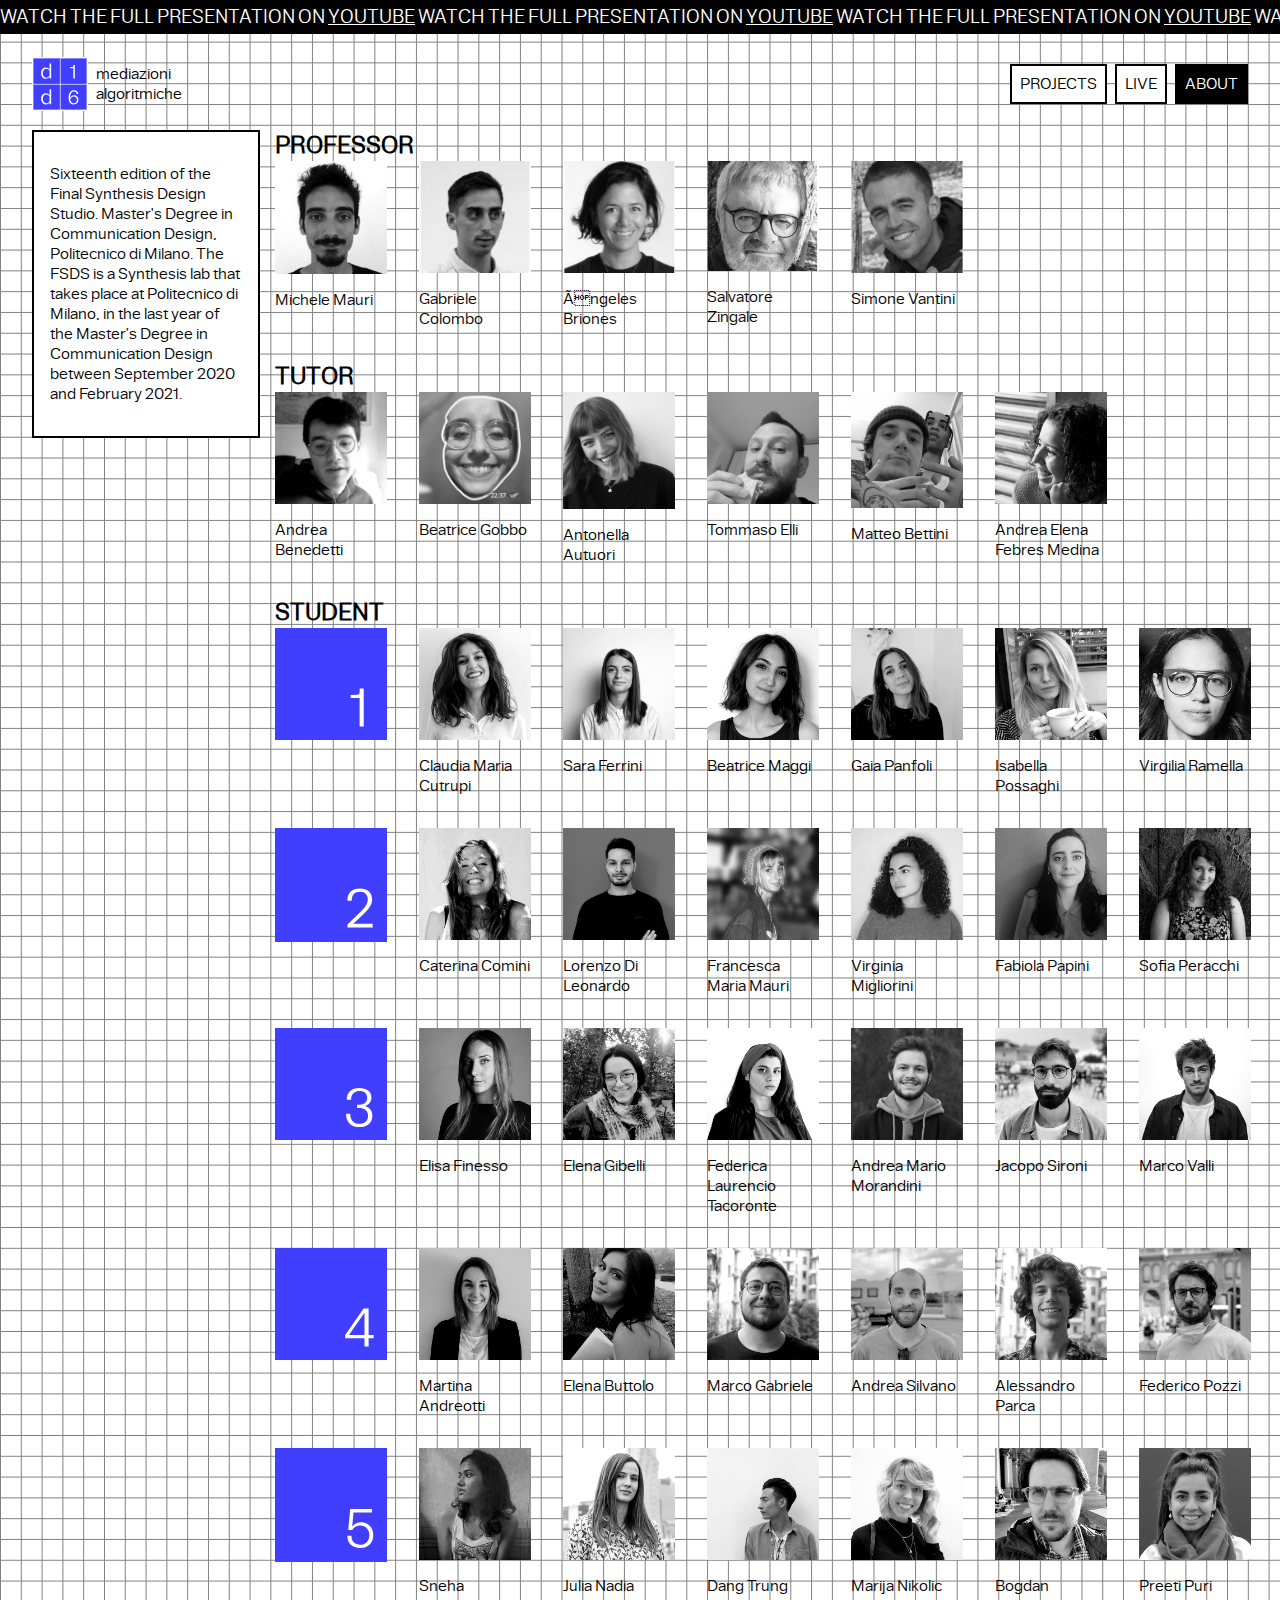
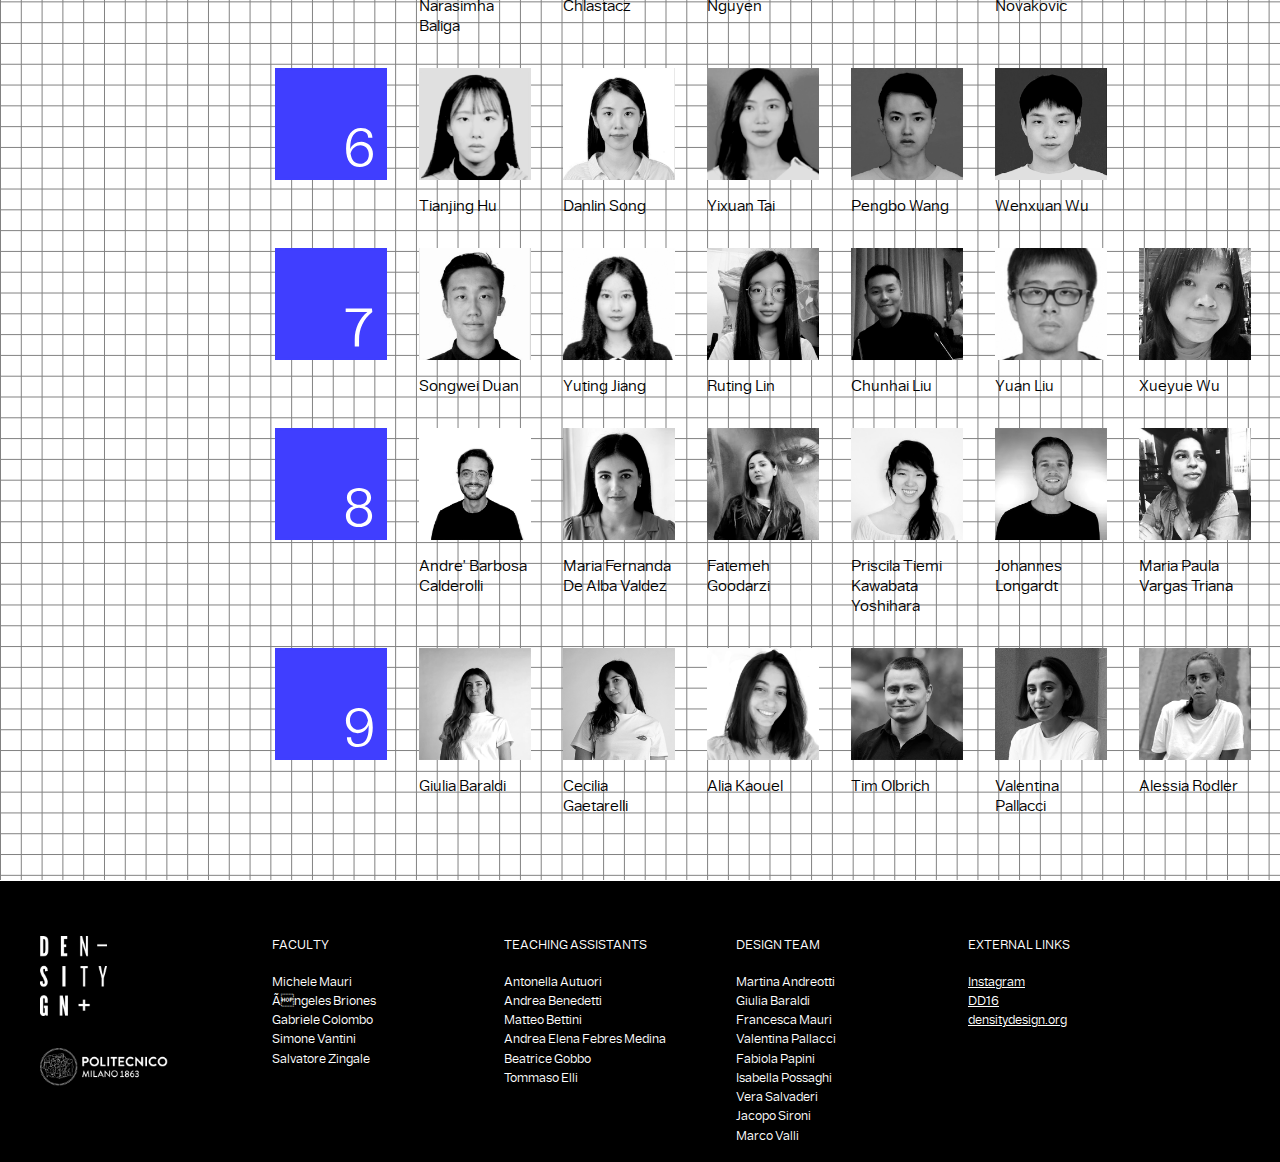
==== commit 4cc356f7: "Perdoname Ángeles por mi "A" sbagliata" ====
--- a/about.html
+++ b/about.html
@@ -12,14 +12,14 @@
 <meta property="og:url" content="https://densitydesign.github.io/openday-dd16/">
 <meta property="og:title" content="OPEN DAY - DensityDesign FSDS 2020/2021">
 <meta property="og:description" content="The Final Synthesis Design Studio 2020/2021, curated by DensityDesign Lab, reaches its end and opens a virtual exhibition of the works produced by the students during three phases of execution.">
-<meta property="og:image" content="https://densitydesign.github.io/openday-dd16/og-image.png">
+<meta property="og:image" content="https://densitydesign.github.io/openday-dd16/og-image.jpeg">
 
 <!-- Twitter -->
 <meta property="twitter:card" content="summary_large_image">
 <meta property="twitter:url" content="https://densitydesign.github.io/openday-dd16/">
 <meta property="twitter:title" content="OPEN DAY - DensityDesign FSDS 2020/2021">
 <meta property="twitter:description" content="The Final Synthesis Design Studio 2020/2021, curated by DensityDesign Lab, reaches its end and opens a virtual exhibition of the works produced by the students during three phases of execution.">
-<meta property="twitter:image" content="https://densitydesign.github.io/openday-dd16/og-image.png">
+<meta property="twitter:image" content="https://densitydesign.github.io/openday-dd16/og-image.jpeg">
 
 <link rel="icon" type="image/x-icon" href="favicon.ico" />
 
@@ -156,7 +156,7 @@
             <p>Gabriele Colombo</p>
           </div>
           <div class="id"> <img src="img/prof/prof3.png">
-            <p>Angeles Briones</p>
+            <p>Ángeles Briones</p>
           </div>
           <div class="id"> <img src="img/prof/prof4.png">
             <p>Salvatore Zingale</p>
--- a/css/custom.css
+++ b/css/custom.css
@@ -208,7 +208,7 @@
 
 .container-live h1 {
   margin-left: 0.4em;
-  margin-top: 0.4em;
+  margin-top: 6rem;
 }
 
 .container {
@@ -550,6 +550,8 @@
 }
 
 .info-card {
+  height: 380px;
+  overflow: scroll;
   border: 2px solid black;
   background-color: white;
   margin-top: 1em;
@@ -565,6 +567,7 @@
   flex-direction: row;
   align-items: baseline;
   justify-content: flex-start;
+  margin: 1rem 0;
 }
 
 .info-link img {
@@ -846,6 +849,7 @@
   }
 
   .content-live {
+    margin-top: 6rem;
     display: flex;
     flex-direction: column;
     margin: 1em;
@@ -854,6 +858,7 @@
   .container-live h1 {
     margin-top: 1em;
     font-size: 2em;
+    width: 100vw;
   }
 
   .content-live iframe {
